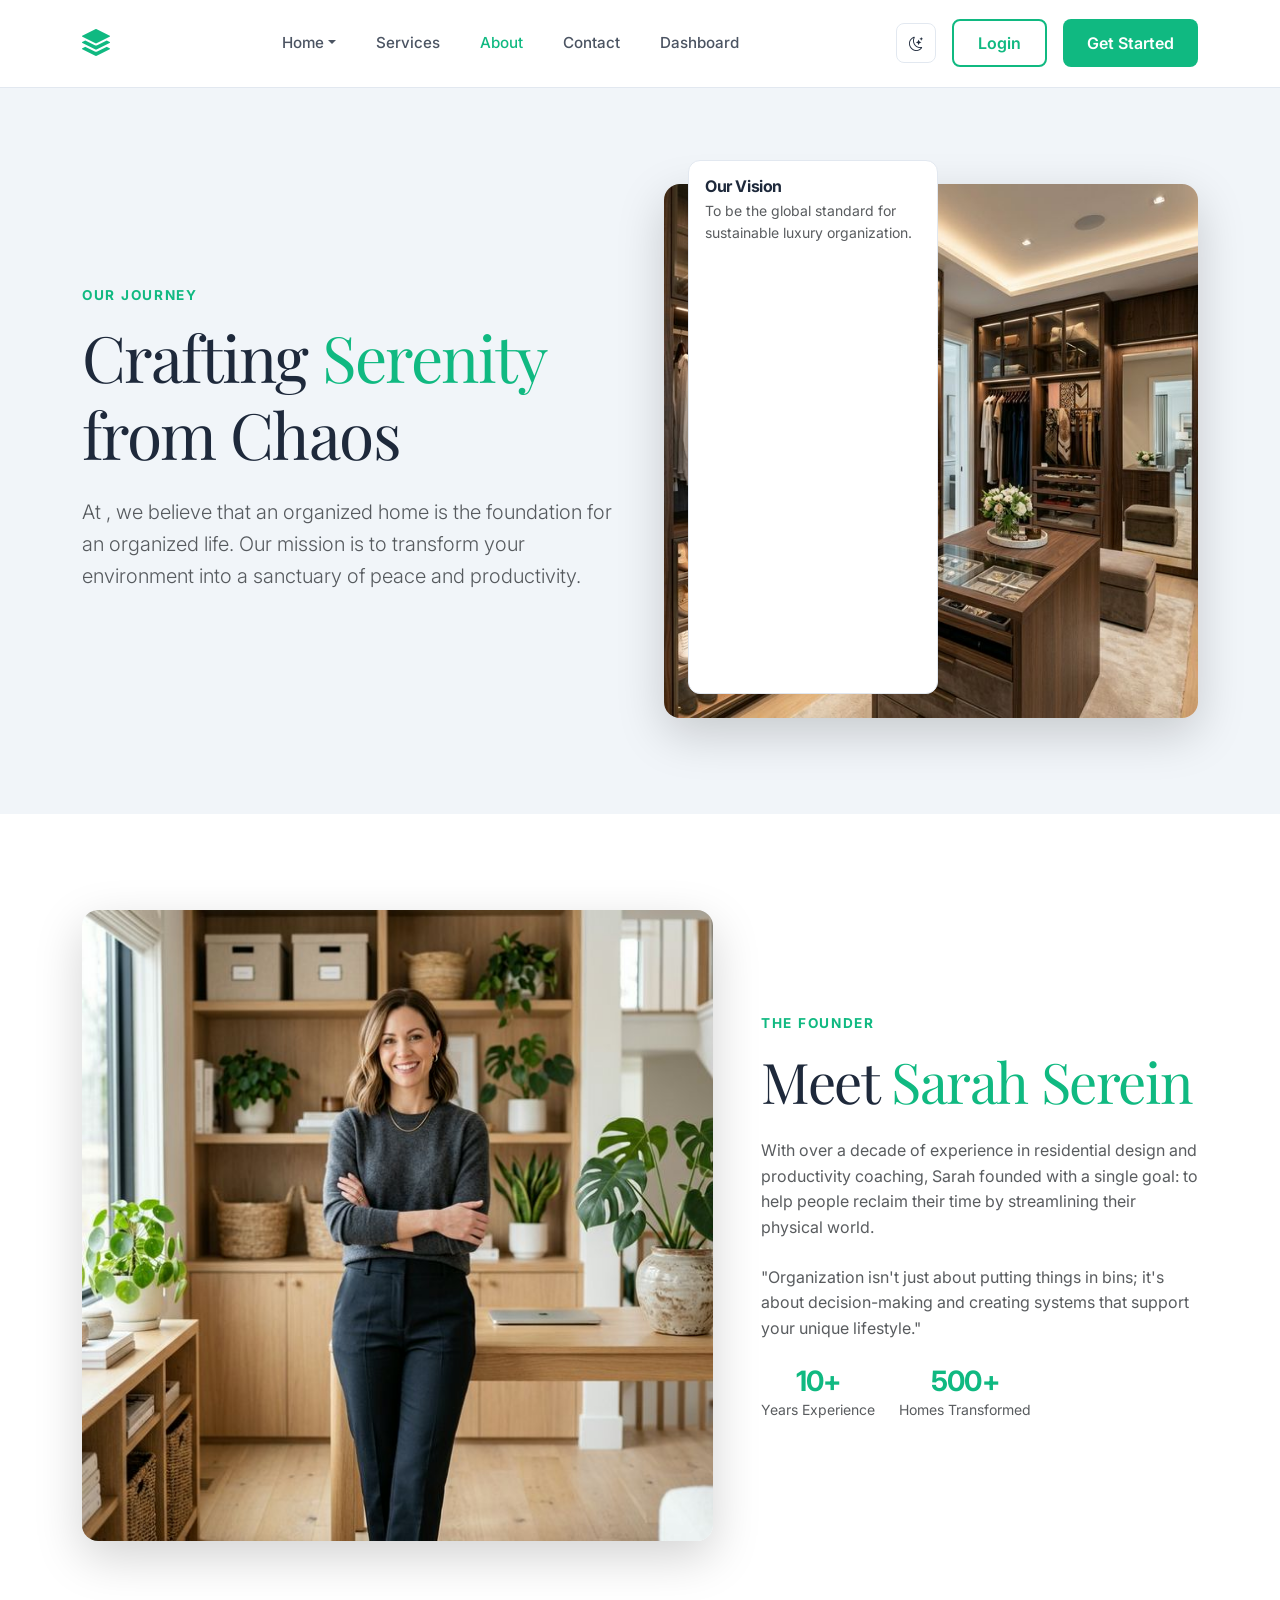
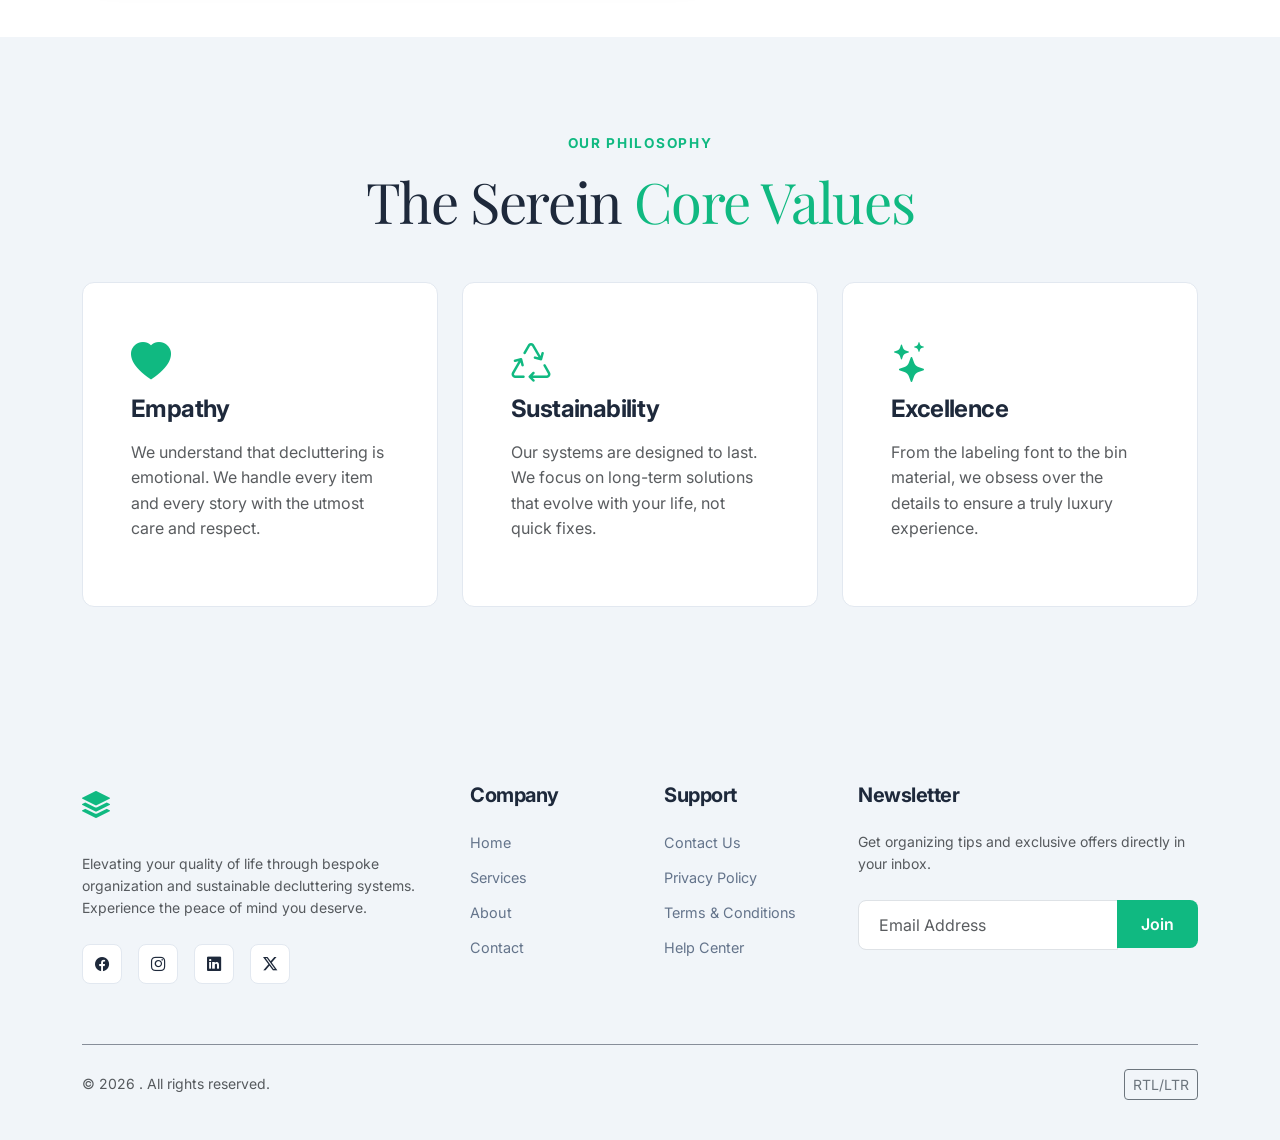
==== about.html @ 9e342445 "Add Back to Top button to main pages" ====
<!DOCTYPE html>
<html lang="en" dir="ltr">
<head>
    <meta charset="UTF-8">
    <meta name="viewport" content="width=device-width, initial-scale=1.0">
    <title>About Us | </title>
    <!-- Bootstrap 5 CSS -->
    <link href="https://cdn.jsdelivr.net/npm/bootstrap@5.3.0/dist/css/bootstrap.min.css" rel="stylesheet">
    <!-- Bootstrap Icons -->
    <link href="https://cdn.jsdelivr.net/npm/bootstrap-icons@1.10.0/font/bootstrap-icons.css" rel="stylesheet">
    <!-- Google Fonts - Inter & Playfair Display -->
    <link href="https://fonts.googleapis.com/css2?family=Inter:wght@400;500;600;700;800&family=Playfair+Display:wght@700;800&display=swap" rel="stylesheet">
    <!-- Custom CSS -->
    <link rel="stylesheet" href="assets/css/style.css">
</head>
<body>

    <!-- Header -->
    <nav class="navbar navbar-expand-lg sticky-top">
        <div class="container">
            <a class="navbar-brand" href="index.html">
                <i class="bi bi-stack text-accent"></i>
            </a>
            
            <div class="d-flex align-items-center d-lg-none gap-2">
                <button class="btn btn-sm btn-outline-secondary" id="themeToggleMobile">
                    <i class="bi bi-moon-stars"></i>
                </button>
                <button class="navbar-toggler" type="button" data-bs-toggle="offcanvas" data-bs-target="#offcanvasNavbar">
                    <span class="navbar-toggler-icon"></span>
                </button>
            </div>

            <div class="collapse navbar-collapse" id="navbarNav">
                <ul class="navbar-nav mx-auto">
                    <li class="nav-item dropdown">
                        <a class="nav-link dropdown-toggle" href="#" role="button" data-bs-toggle="dropdown" aria-expanded="false">Home</a>
                        <ul class="dropdown-menu border-0 shadow-sm mt-3 rounded-3">
                            <li><a class="dropdown-item py-2 fw-semibold" href="index.html">Residential</a></li>
                            <li><a class="dropdown-item py-2 fw-semibold" href="index2.html">Corporate</a></li>
                        </ul>
                    </li>
                    <li class="nav-item"><a class="nav-link" href="services.html">Services</a></li>
                    <li class="nav-item"><a class="nav-link active" href="about.html">About</a></li>
                    <li class="nav-item"><a class="nav-link" href="contact.html">Contact</a></li>
                    <li class="nav-item"><a class="nav-link" href="dashboard.html">Dashboard</a></li>
                </ul>
                <div class="d-flex align-items-center gap-3">
                    <button class="btn btn-sm" id="themeToggle" title="Toggle Theme">
                        <i class="bi bi-moon-stars"></i>
                    </button>
                    <a href="login.html" class="btn btn-secondary-brand">Login</a>
                    <a href="signup.html" class="btn btn-primary-brand">Get Started</a>
                </div>
            </div>
        </div>
    </nav>

    <!-- Hero Section -->
    <section class="py-5 bg-alt overflow-hidden">
        <div class="container py-5">
            <div class="row align-items-center g-5">
                <div class="col-lg-6 reveal">
                    <span class="section-tag">OUR JOURNEY</span>
                    <h1 class="display-3 mb-4" style="font-family: 'Playfair Display', serif;">Crafting <span class="text-accent">Serenity</span> from Chaos</h1>
                    <p class="lead text-muted mb-4">At , we believe that an organized home is the foundation for an organized life. Our mission is to transform your environment into a sanctuary of peace and productivity.</p>
                </div>
                <div class="col-lg-6 reveal">
                    <div class="position-relative">
                        <img src="assets/img/hero-about.png" class="img-fluid rounded-4 shadow-lg" alt="Luxury Organized Space">
                        <div class="card-premium d-none d-md-block position-absolute bottom-0 start-0 m-4 p-3" style="max-width: 250px;">
                            <h6 class="fw-bold mb-1">Our Vision</h6>
                            <p class="small text-muted mb-0">To be the global standard for sustainable luxury organization.</p>
                        </div>
                    </div>
                </div>
            </div>
        </div>
    </section>

    <!-- Founder Section -->
    <section class="py-5">
        <div class="container py-5">
            <div class="row align-items-center g-5">
                <div class="col-lg-5 order-lg-2 reveal">
                    <span class="section-tag">THE FOUNDER</span>
                    <h2 class="display-4 mb-4" style="font-family: 'Playfair Display', serif;">Meet <span class="text-accent">Sarah Serein</span></h2>
                    <p class="text-muted mb-4">With over a decade of experience in residential design and productivity coaching, Sarah founded  with a single goal: to help people reclaim their time by streamlining their physical world.</p>
                    <p class="text-muted mb-4">"Organization isn't just about putting things in bins; it's about decision-making and creating systems that support your unique lifestyle."</p>
                    <div class="d-flex gap-4 align-items-center">
                         <div class="text-center">
                            <h3 class="fw-bold text-accent mb-0">10+</h3>
                            <p class="small text-muted">Years Experience</p>
                         </div>
                         <div class="text-center">
                            <h3 class="fw-bold text-accent mb-0">500+</h3>
                            <p class="small text-muted">Homes Transformed</p>
                         </div>
                    </div>
                </div>
                <div class="col-lg-7 order-lg-1 reveal">
                    <img src="assets/img/founder.png" class="img-fluid rounded-4 shadow-lg" alt="Founder Portrait">
                </div>
            </div>
        </div>
    </section>

    <!-- Values Section -->
    <section class="py-5 bg-alt">
        <div class="container py-5">
            <div class="text-center mb-5 reveal">
                <span class="section-tag">OUR PHILOSOPHY</span>
                <h2 class="display-4" style="font-family: 'Playfair Display', serif;">The Serein <span class="text-accent">Core Values</span></h2>
            </div>
            <div class="row g-4">
                <div class="col-md-4 reveal">
                    <div class="card-premium h-100 p-5">
                        <i class="bi bi-heart-fill fs-1 text-accent mb-4"></i>
                        <h4 class="fw-bold mb-3">Empathy</h4>
                        <p class="text-muted">We understand that decluttering is emotional. We handle every item and every story with the utmost care and respect.</p>
                    </div>
                </div>
                <div class="col-md-4 reveal">
                    <div class="card-premium h-100 p-5">
                        <i class="bi bi-recycle fs-1 text-accent mb-4"></i>
                        <h4 class="fw-bold mb-3">Sustainability</h4>
                        <p class="text-muted">Our systems are designed to last. We focus on long-term solutions that evolve with your life, not quick fixes.</p>
                    </div>
                </div>
                <div class="col-md-4 reveal">
                    <div class="card-premium h-100 p-5">
                        <i class="bi bi-stars fs-1 text-accent mb-4"></i>
                        <h4 class="fw-bold mb-3">Excellence</h4>
                        <p class="text-muted">From the labeling font to the bin material, we obsess over the details to ensure a truly luxury experience.</p>
                    </div>
                </div>
            </div>
        </div>
    </section>

    <!-- Footer -->
    <footer>
        <div class="container">
            <div class="row g-5">
                <div class="col-lg-4 col-md-6">
                    <a class="navbar-brand mb-4 d-inline-block" href="#">
                        <i class="bi bi-stack text-accent"></i>
                        <span style="font-family: 'Playfair Display', serif;"></span>
                    </a>
                    <p class="text-muted small">Elevating your quality of life through bespoke organization and sustainable decluttering systems. Experience the peace of mind you deserve.</p>
                    <div class="social-links d-flex gap-3 mt-4">
                        <a href="#"><i class="bi bi-facebook"></i></a>
                        <a href="#"><i class="bi bi-instagram"></i></a>
                        <a href="#"><i class="bi bi-linkedin"></i></a>
                        <a href="#"><i class="bi bi-twitter-x"></i></a>
                    </div>
                </div>
                <div class="col-lg-2 col-md-3 col-6">
                    <h5 class="fw-bold mb-4">Company</h5>
                    <ul class="list-unstyled">
                        <li><a href="index.html">Home</a></li>
                        <li><a href="services.html">Services</a></li>
                        <li><a href="about.html">About</a></li>
                        <li><a href="contact.html">Contact</a></li>
                    </ul>
                </div>
                <div class="col-lg-2 col-md-3 col-6">
                    <h5 class="fw-bold mb-4">Support</h5>
                    <ul class="list-unstyled">
                        <li><a href="index.html#contact">Contact Us</a></li>
                        <li><a href="#">Privacy Policy</a></li>
                        <li><a href="#">Terms & Conditions</a></li>
                        <li><a href="#">Help Center</a></li>
                    </ul>
                </div>
                <div class="col-lg-4 col-md-6">
                    <h5 class="fw-bold mb-4">Newsletter</h5>
                    <p class="text-muted small mb-4">Get organizing tips and exclusive offers directly in your inbox.</p>
                    <form id="newsletterForm">
                        <div class="input-group">
                            <input type="email" class="form-control" placeholder="Email Address" required style="border-radius: 8px 0 0 8px; padding: 12px 20px;">
                            <button class="btn btn-primary-brand" type="submit" style="border-radius: 0 8px 8px 0;">Join</button>
                        </div>
                    </form>
                </div>
            </div>
            <hr class="mt-5 mb-4 opacity-50">
            <div class="row align-items-center">
                <div class="col-md-6">
                    <p class="text-muted small mb-0">© 2026 . All rights reserved.</p>
                </div>
                <div class="col-md-6 text-md-end">
                    <div class="d-flex justify-content-md-end align-items-center gap-3">
                         <button class="btn btn-sm btn-outline-secondary" onclick="toggleRTL()">RTL/LTR</button>
                    </div>
                </div>
            </div>
        </div>
    </footer>

    <button id="backToTop" class="btn btn-primary-brand rounded-circle">
        <i class="bi bi-arrow-up"></i>
    </button>

    <!-- Bootstrap JS Bundle -->
    <script src="https://cdn.jsdelivr.net/npm/bootstrap@5.3.0/dist/js/bootstrap.bundle.min.js"></script>
    <!-- Custom JS -->
    <script src="assets/js/main.js"></script>
<button id="backToTop" title="Back to Top"><i class="bi bi-arrow-up"></i></button></body>
</html>
---- assets/css/style.css ----
/* Professional Organizer - Main CSS */
:root {
    --primary: #1e293b; /* Slate 800 - Deep, professional navy */
    --secondary: #10b981; /* Emerald 500 - Sophisticated, calming green */
    --secondary-hover: #059669;
    --text-main: #1e293b;
    --text-muted: #64748b;
    --bg-main: #ffffff;
    --bg-alt: #f1f5f9;
    --glass-bg: rgba(255, 255, 255, 0.85);
    --glass-border: rgba(226, 232, 240, 1);
    --shadow-sm: 0 1px 3px rgba(0,0,0,0.1);
    --shadow-md: 0 10px 25px -5px rgba(0,0,0,0.1);
    --transition: all 0.3s cubic-bezier(0.4, 0, 0.2, 1);
    --radius-sm: 8px;
    --radius-md: 12px;
    --radius-lg: 16px;
    --btn-height: 48px;
    --icon-size: 40px;
}

[data-theme="dark"] {
    --primary: #f8fafc;
    --secondary: #10b981;
    --secondary-hover: #34d399;
    --text-main: #f1f5f9;
    --text-muted: #94a3b8;
    --bg-main: #0f172a; /* Slate 900 */
    --bg-alt: #1e293b; /* Slate 800 */
    --glass-bg: rgba(15, 23, 42, 0.95);
    --glass-border: rgba(51, 65, 85, 1);
    --shadow-sm: 0 1px 3px rgba(0,0,0,0.3);
    --shadow-md: 0 10px 25px -5px rgba(0,0,0,0.5);
}

body {
    font-family: 'Inter', sans-serif;
    background-color: var(--bg-main);
    color: var(--text-main);
    transition: var(--transition);
    overflow-x: hidden;
    line-height: 1.6;
}

h1, h2, h3, h4, h5, h6, .navbar-brand {
    font-family: 'Inter', sans-serif;
    letter-spacing: -0.025em;
    font-weight: 700;
}

/* Primary Button */
.btn-primary-brand {
    background-color: var(--secondary);
    color: #ffffff !important;
    border: none;
    height: var(--btn-height);
    padding: 0 24px;
    border-radius: var(--radius-sm);
    transition: var(--transition);
    font-weight: 600;
    display: inline-flex;
    align-items: center;
    justify-content: center;
}

.btn-primary-brand:hover {
    background-color: var(--secondary-hover);
    transform: translateY(-1px);
    box-shadow: 0 4px 12px rgba(16, 185, 129, 0.3);
}

/* Secondary Button */
.btn-secondary-brand {
    background-color: transparent;
    color: var(--secondary) !important;
    border: 2px solid var(--secondary);
    height: var(--btn-height);
    padding: 0 24px;
    border-radius: var(--radius-sm);
    transition: var(--transition);
    font-weight: 600;
    display: inline-flex;
    align-items: center;
    justify-content: center;
}

.btn-secondary-brand:hover {
    background-color: var(--secondary);
    color: #ffffff !important;
}

.text-accent {
    color: var(--secondary) !important;
}

.bg-alt {
    background-color: var(--bg-alt);
}

/* Header & Navbar */
.navbar {
    background-color: var(--glass-bg);
    backdrop-filter: blur(16px);
    -webkit-backdrop-filter: blur(16px);
    border-bottom: 1px solid var(--glass-border);
    padding: 16px 0;
    transition: var(--transition);
}

.navbar-brand {
    font-size: 1.75rem;
    color: var(--primary) !important;
    display: flex;
    align-items: center;
    gap: 12px;
}

.nav-link {
    color: var(--text-main) !important;
    font-weight: 500;
    margin: 0 12px;
    position: relative;
    opacity: 0.8;
    font-size: 0.95rem;
}

.nav-link:hover, .nav-link.active {
    opacity: 1;
    color: var(--secondary) !important;
}

/* Icons Consistency */
#themeToggle, #themeToggleMobile, .rtl-toggle {
    width: var(--icon-size);
    height: var(--icon-size);
    display: flex;
    align-items: center;
    justify-content: center;
    border-radius: var(--radius-sm);
    background-color: transparent;
    border: 1px solid var(--glass-border);
    color: var(--text-main);
    transition: var(--transition);
    padding: 0;
}

#themeToggle:hover, #themeToggleMobile:hover, .rtl-toggle:hover {
    background-color: var(--bg-alt);
    color: var(--secondary);
}

/* Hero Section */
.hero {
    padding: 120px 0 80px;
}

.hero h1 {
    font-size: 4rem;
    line-height: 1.15;
    color: var(--primary);
    margin-bottom: 24px;
}

@media (max-width: 991px) {
    .hero h1 { font-size: 2.75rem; }
    .hero { text-align: center; }
    .hero .d-flex { justify-content: center !important; }
}

/* Sections */
section {
    padding: 80px 0;
}

.section-tag {
    color: var(--secondary);
    font-weight: 700;
    letter-spacing: 0.125em;
    text-transform: uppercase;
    font-size: 0.85rem;
    display: block;
    margin-bottom: 12px;
}

/* Cards */
.card-premium {
    background-color: var(--bg-main);
    border: 1px solid var(--glass-border);
    border-radius: var(--radius-md);
    padding: 32px;
    transition: var(--transition);
    height: 100%;
}

.card-premium:hover {
    box-shadow: var(--shadow-md);
    border-color: var(--secondary);
}

/* Alignment Consistency */
.text-center .btn-primary-brand, 
.text-center .btn-secondary-brand {
    margin: 8px;
}

/* Footer */
footer {
    background-color: var(--bg-alt);
    color: var(--text-main);
    padding: 80px 0 40px;
    margin-top: 0; /* Fix empty spacing */
}

footer .navbar-brand {
    margin-bottom: 24px;
}

footer a {
    color: var(--text-muted);
    text-decoration: none;
    transition: var(--transition);
    font-size: 0.9rem;
    display: block;
    margin-bottom: 12px;
}

footer a:hover {
    color: var(--secondary);
}

.social-links a {
    width: 40px;
    height: 40px;
    background-color: var(--bg-main);
    border: 1px solid var(--glass-border);
    color: var(--primary);
    border-radius: var(--radius-sm);
    display: flex;
    align-items: center;
    justify-content: center;
    transition: var(--transition);
}

.social-links a:hover {
    background-color: var(--secondary);
    color: white;
    border-color: var(--secondary);
}

/* Dashboard Sidebar */
.sidebar {
    height: 100vh;
    background-color: var(--bg-main);
    border-right: 1px solid var(--glass-border);
    position: fixed;
    width: 260px;
    padding-top: 0;
    left: 0;
    top: 0;
    z-index: 1000;
    transition: var(--transition);
}

.sidebar-link {
    color: var(--text-main);
    padding: 12px 24px;
    display: flex;
    align-items: center;
    gap: 12px;
    text-decoration: none;
    font-weight: 500;
    transition: var(--transition);
    border-radius: var(--radius-sm);
    margin: 4px 12px;
}

.sidebar-link:hover, .sidebar-link.active {
    background-color: var(--secondary);
    color: white !important;
}

/* Pricing cards */
.pricing-card.popular {
    transform: scale(1.05);
    border-color: var(--secondary);
    box-shadow: var(--shadow-md);
}

/* Authentication - Special Layout */
.auth-card {
    border-radius: var(--radius-lg);
    border: 1px solid var(--glass-border);
    box-shadow: var(--shadow-md);
    background-color: var(--bg-main);
}

.auth-input {
    height: var(--btn-height);
    border-radius: var(--radius-sm);
    border: 1px solid var(--glass-border);
    background-color: var(--bg-alt);
    padding: 0 16px;
    width: 100%;
}

.auth-input:focus {
    border-color: var(--secondary);
    box-shadow: 0 0 0 3px rgba(16, 185, 129, 0.1);
    outline: none;
}

/* Spacing Helpers */
.py-section { padding: 80px 0; }
.mb-section { margin-bottom: 80px; }

/* Grid for odd items */
.grid-centered {
    display: flex;
    flex-wrap: wrap;
    justify-content: center;
    gap: 24px;
}

/* RTL Support */
[dir="rtl"] { text-align: right; }
[dir="rtl"] .sidebar { left: auto; right: 0; border-right: none; border-left: 1px solid var(--glass-border); }
[dir="rtl"] .ms-auto { margin-left: unset !important; margin-right: auto !important; }

/* Reveal Animation */
.reveal {
    opacity: 0;
    transform: translateY(20px);
    transition: opacity 0.6s ease-out, transform 0.6s ease-out;
}
.reveal.active {
    opacity: 1;
    transform: translateY(0);
}

#backToTop {
    position: fixed;
    bottom: 30px;
    right: 30px;
    width: 44px;
    height: 44px;
    background-color: var(--secondary);
    color: white;
    border: none;
    border-radius: var(--radius-sm);
    display: none;
    align-items: center;
    justify-content: center;
    z-index: 1000;
    transition: var(--transition);
}
#backToTop:hover { transform: translateY(-3px); }
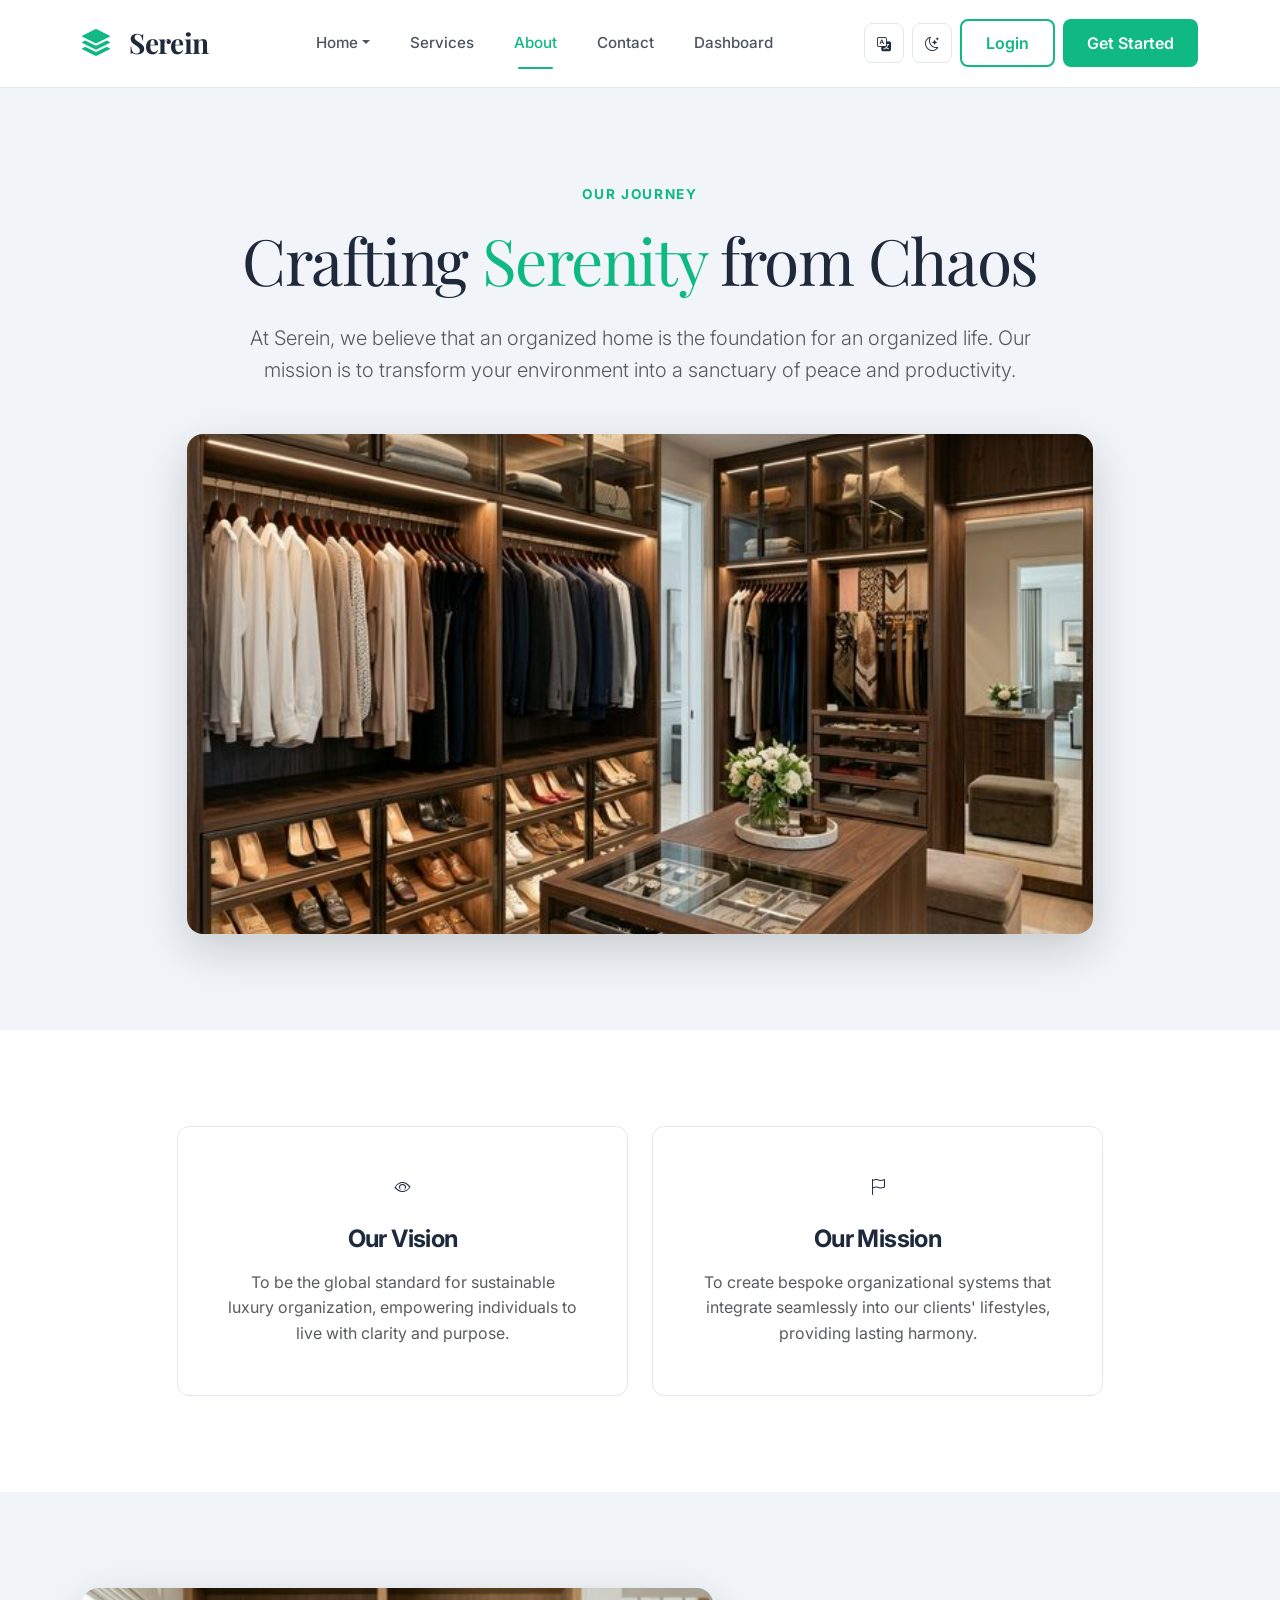
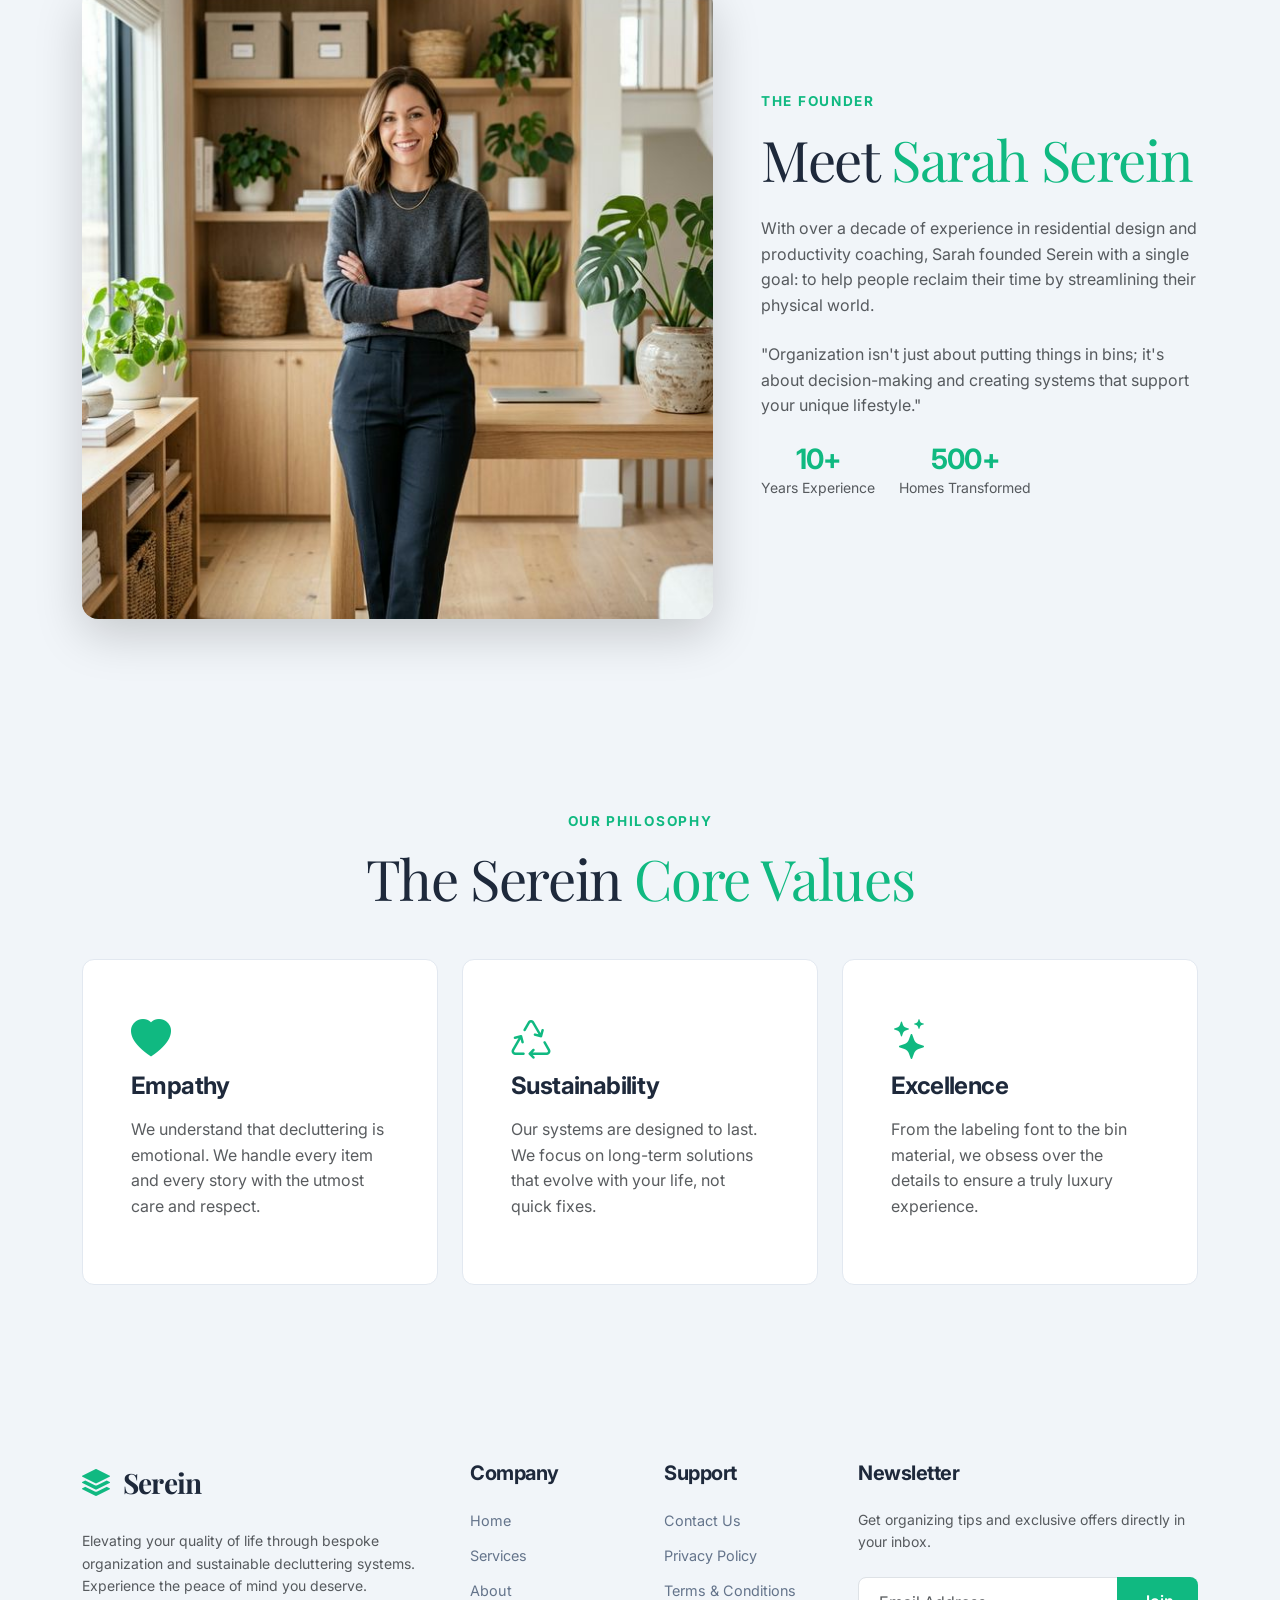
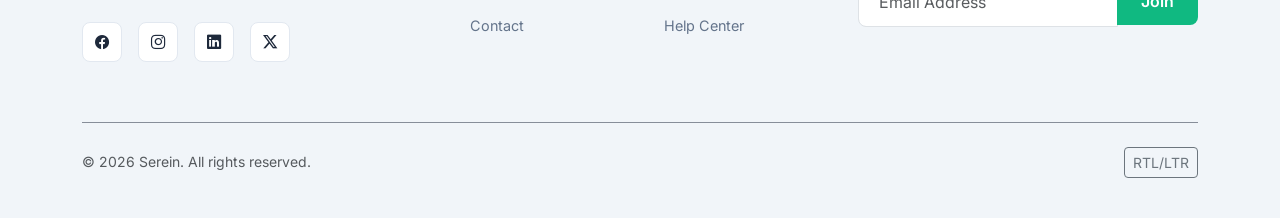
==== commit 596d4f20: "Change" ====
--- a/about.html
+++ b/about.html
@@ -3,7 +3,8 @@
 <head>
     <meta charset="UTF-8">
     <meta name="viewport" content="width=device-width, initial-scale=1.0">
-    <title>About Us | </title>
+    <title>About Us | Serein</title>
+    <link rel="icon" type="image/svg+xml" href="assets/img/favicon.svg">
     <!-- Bootstrap 5 CSS -->
     <link href="https://cdn.jsdelivr.net/npm/bootstrap@5.3.0/dist/css/bootstrap.min.css" rel="stylesheet">
     <!-- Bootstrap Icons -->
@@ -20,6 +21,7 @@
         <div class="container">
             <a class="navbar-brand" href="index.html">
                 <i class="bi bi-stack text-accent"></i>
+                <span class="ms-2 fw-bold" style="font-family: 'Playfair Display', serif;">Serein</span>
             </a>
             
             <div class="d-flex align-items-center d-lg-none gap-2">
@@ -36,8 +38,8 @@
                     <li class="nav-item dropdown">
                         <a class="nav-link dropdown-toggle" href="#" role="button" data-bs-toggle="dropdown" aria-expanded="false">Home</a>
                         <ul class="dropdown-menu border-0 shadow-sm mt-3 rounded-3">
-                            <li><a class="dropdown-item py-2 fw-semibold" href="index.html">Residential</a></li>
-                            <li><a class="dropdown-item py-2 fw-semibold" href="index2.html">Corporate</a></li>
+                            <li><a class="dropdown-item py-2 fw-semibold" href="index.html">Classical (Home 1)</a></li>
+                            <li><a class="dropdown-item py-2 fw-semibold" href="index2.html">Premium (Home 2)</a></li>
                         </ul>
                     </li>
                     <li class="nav-item"><a class="nav-link" href="services.html">Services</a></li>
@@ -45,7 +47,10 @@
                     <li class="nav-item"><a class="nav-link" href="contact.html">Contact</a></li>
                     <li class="nav-item"><a class="nav-link" href="dashboard.html">Dashboard</a></li>
                 </ul>
-                <div class="d-flex align-items-center gap-3">
+                <div class="d-flex align-items-center gap-2">
+                    <button class="btn btn-sm rtl-toggle" onclick="toggleRTL()" title="Toggle RTL">
+                        <i class="bi bi-translate"></i>
+                    </button>
                     <button class="btn btn-sm" id="themeToggle" title="Toggle Theme">
                         <i class="bi bi-moon-stars"></i>
                     </button>
@@ -58,44 +63,60 @@
 
     <!-- Hero Section -->
     <section class="py-5 bg-alt overflow-hidden">
+        <div class="container py-5 text-center px-4">
+            <div class="row justify-content-center">
+                <div class="col-lg-10 reveal">
+                    <span class="section-tag mb-3">OUR JOURNEY</span>
+                    <h1 class="display-3 mb-4" style="font-family: 'Playfair Display', serif;">Crafting <span class="text-accent">Serenity</span> from Chaos</h1>
+                    <p class="lead text-muted mb-5 mx-auto" style="max-width: 800px;">At Serein, we believe that an organized home is the foundation for an organized life. Our mission is to transform your environment into a sanctuary of peace and productivity.</p>
+                    <div class="rounded-4 shadow-lg overflow-hidden">
+                        <img src="assets/img/hero-about.png" class="img-fluid w-100" alt="Luxury Organized Space" style="max-height: 500px; object-fit: cover;">
+                    </div>
+                </div>
+            </div>
+        </div>
+    </section>
+
+    <!-- Vision & Mission Section -->
+    <section class="py-5">
+        <div class="container py-5">
+            <div class="row g-4 justify-content-center">
+                <div class="col-md-5 reveal">
+                    <div class="card-premium h-100 p-5 text-center">
+                        <div class="icon-box mb-4 mx-auto"><i class="bi bi-eye"></i></div>
+                        <h4 class="fw-bold mb-3">Our Vision</h4>
+                        <p class="text-muted mb-0">To be the global standard for sustainable luxury organization, empowering individuals to live with clarity and purpose.</p>
+                    </div>
+                </div>
+                <div class="col-md-5 reveal">
+                    <div class="card-premium h-100 p-5 text-center">
+                        <div class="icon-box mb-4 mx-auto"><i class="bi bi-flag"></i></div>
+                        <h4 class="fw-bold mb-3">Our Mission</h4>
+                        <p class="text-muted mb-0">To create bespoke organizational systems that integrate seamlessly into our clients' lifestyles, providing lasting harmony.</p>
+                    </div>
+                </div>
+            </div>
+        </div>
+    </section>
+
+    <!-- Founder Section -->
+    <section class="py-5 bg-alt">
         <div class="container py-5">
             <div class="row align-items-center g-5">
-                <div class="col-lg-6 reveal">
-                    <span class="section-tag">OUR JOURNEY</span>
-                    <h1 class="display-3 mb-4" style="font-family: 'Playfair Display', serif;">Crafting <span class="text-accent">Serenity</span> from Chaos</h1>
-                    <p class="lead text-muted mb-4">At , we believe that an organized home is the foundation for an organized life. Our mission is to transform your environment into a sanctuary of peace and productivity.</p>
-                </div>
-                <div class="col-lg-6 reveal">
-                    <div class="position-relative">
-                        <img src="assets/img/hero-about.png" class="img-fluid rounded-4 shadow-lg" alt="Luxury Organized Space">
-                        <div class="card-premium d-none d-md-block position-absolute bottom-0 start-0 m-4 p-3" style="max-width: 250px;">
-                            <h6 class="fw-bold mb-1">Our Vision</h6>
-                            <p class="small text-muted mb-0">To be the global standard for sustainable luxury organization.</p>
-                        </div>
-                    </div>
-                </div>
-            </div>
-        </div>
-    </section>
-
-    <!-- Founder Section -->
-    <section class="py-5">
-        <div class="container py-5">
-            <div class="row align-items-center g-5">
-                <div class="col-lg-5 order-lg-2 reveal">
+                <div class="col-lg-5 order-lg-2 reveal text-center text-lg-start">
                     <span class="section-tag">THE FOUNDER</span>
                     <h2 class="display-4 mb-4" style="font-family: 'Playfair Display', serif;">Meet <span class="text-accent">Sarah Serein</span></h2>
-                    <p class="text-muted mb-4">With over a decade of experience in residential design and productivity coaching, Sarah founded  with a single goal: to help people reclaim their time by streamlining their physical world.</p>
+                    <p class="text-muted mb-4">With over a decade of experience in residential design and productivity coaching, Sarah founded Serein with a single goal: to help people reclaim their time by streamlining their physical world.</p>
                     <p class="text-muted mb-4">"Organization isn't just about putting things in bins; it's about decision-making and creating systems that support your unique lifestyle."</p>
-                    <div class="d-flex gap-4 align-items-center">
-                         <div class="text-center">
+                    <div class="d-flex gap-4 align-items-center justify-content-center justify-content-lg-start">
+                        <div class="text-center">
                             <h3 class="fw-bold text-accent mb-0">10+</h3>
                             <p class="small text-muted">Years Experience</p>
-                         </div>
-                         <div class="text-center">
+                        </div>
+                        <div class="text-center">
                             <h3 class="fw-bold text-accent mb-0">500+</h3>
                             <p class="small text-muted">Homes Transformed</p>
-                         </div>
+                        </div>
                     </div>
                 </div>
                 <div class="col-lg-7 order-lg-1 reveal">
@@ -145,7 +166,7 @@
                 <div class="col-lg-4 col-md-6">
                     <a class="navbar-brand mb-4 d-inline-block" href="#">
                         <i class="bi bi-stack text-accent"></i>
-                        <span style="font-family: 'Playfair Display', serif;"></span>
+                        <span class="ms-2 fw-bold" style="font-family: 'Playfair Display', serif;">Serein</span>
                     </a>
                     <p class="text-muted small">Elevating your quality of life through bespoke organization and sustainable decluttering systems. Experience the peace of mind you deserve.</p>
                     <div class="social-links d-flex gap-3 mt-4">
@@ -187,7 +208,7 @@
             <hr class="mt-5 mb-4 opacity-50">
             <div class="row align-items-center">
                 <div class="col-md-6">
-                    <p class="text-muted small mb-0">© 2026 . All rights reserved.</p>
+                    <p class="text-muted small mb-0">© 2026 Serein. All rights reserved.</p>
                 </div>
                 <div class="col-md-6 text-md-end">
                     <div class="d-flex justify-content-md-end align-items-center gap-3">
--- a/assets/css/style.css
+++ b/assets/css/style.css
@@ -24,13 +24,39 @@
     --secondary: #10b981;
     --secondary-hover: #34d399;
     --text-main: #f1f5f9;
-    --text-muted: #94a3b8;
+    --text-muted: #cbd5e1; /* Lighter for better contrast */
     --bg-main: #0f172a; /* Slate 900 */
     --bg-alt: #1e293b; /* Slate 800 */
     --glass-bg: rgba(15, 23, 42, 0.95);
     --glass-border: rgba(51, 65, 85, 1);
     --shadow-sm: 0 1px 3px rgba(0,0,0,0.3);
     --shadow-md: 0 10px 25px -5px rgba(0,0,0,0.5);
+}
+
+[data-theme="dark"] .navbar-toggler {
+    filter: invert(1);
+    border-color: rgba(255,255,255,0.5);
+}
+
+[data-theme="dark"] .card-premium {
+    background-color: var(--bg-alt);
+}
+
+[data-theme="dark"] footer {
+    background-color: #020617;
+}
+
+[data-theme="dark"] .offcanvas {
+    background-color: var(--bg-main);
+    color: var(--text-main);
+}
+
+[data-theme="dark"] .offcanvas .nav-link {
+    color: var(--text-main) !important;
+}
+
+[data-theme="dark"] .btn-close {
+    filter: invert(1);
 }
 
 body {
@@ -103,8 +129,15 @@
     backdrop-filter: blur(16px);
     -webkit-backdrop-filter: blur(16px);
     border-bottom: 1px solid var(--glass-border);
-    padding: 16px 0;
-    transition: var(--transition);
+    padding: 12px 0;
+    transition: var(--transition);
+    width: 100%;
+    top: 0;
+    z-index: 1100;
+}
+
+.navbar + section {
+    margin-top: 0;
 }
 
 .navbar-brand {
@@ -129,6 +162,17 @@
     color: var(--secondary) !important;
 }
 
+.nav-link.active::after {
+    content: '';
+    position: absolute;
+    bottom: -5px;
+    left: 12px;
+    right: 12px;
+    height: 2px;
+    background-color: var(--secondary);
+    border-radius: 2px;
+}
+
 /* Icons Consistency */
 #themeToggle, #themeToggleMobile, .rtl-toggle {
     width: var(--icon-size);
@@ -151,7 +195,8 @@
 
 /* Hero Section */
 .hero {
-    padding: 120px 0 80px;
+    padding: 100px 0 80px;
+    margin-top: -1px; /* Stitch to navbar */
 }
 
 .hero h1 {
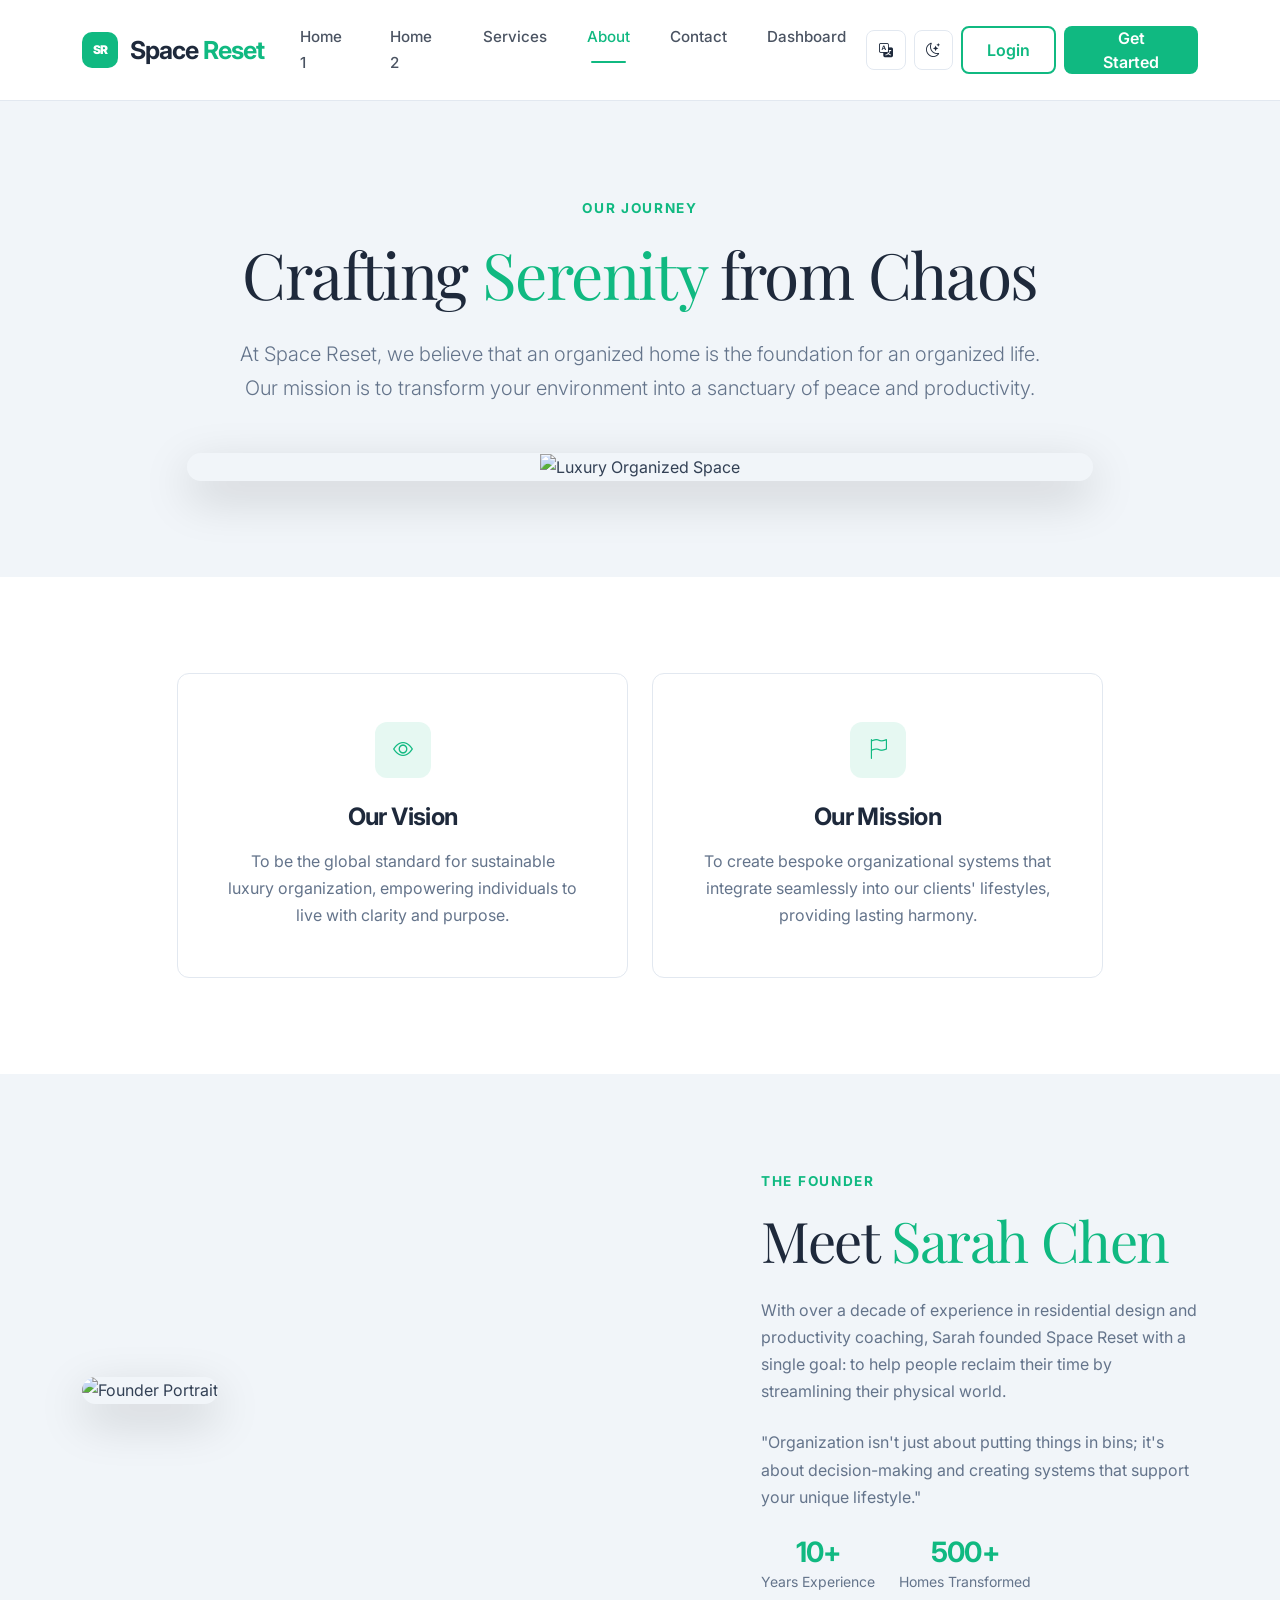
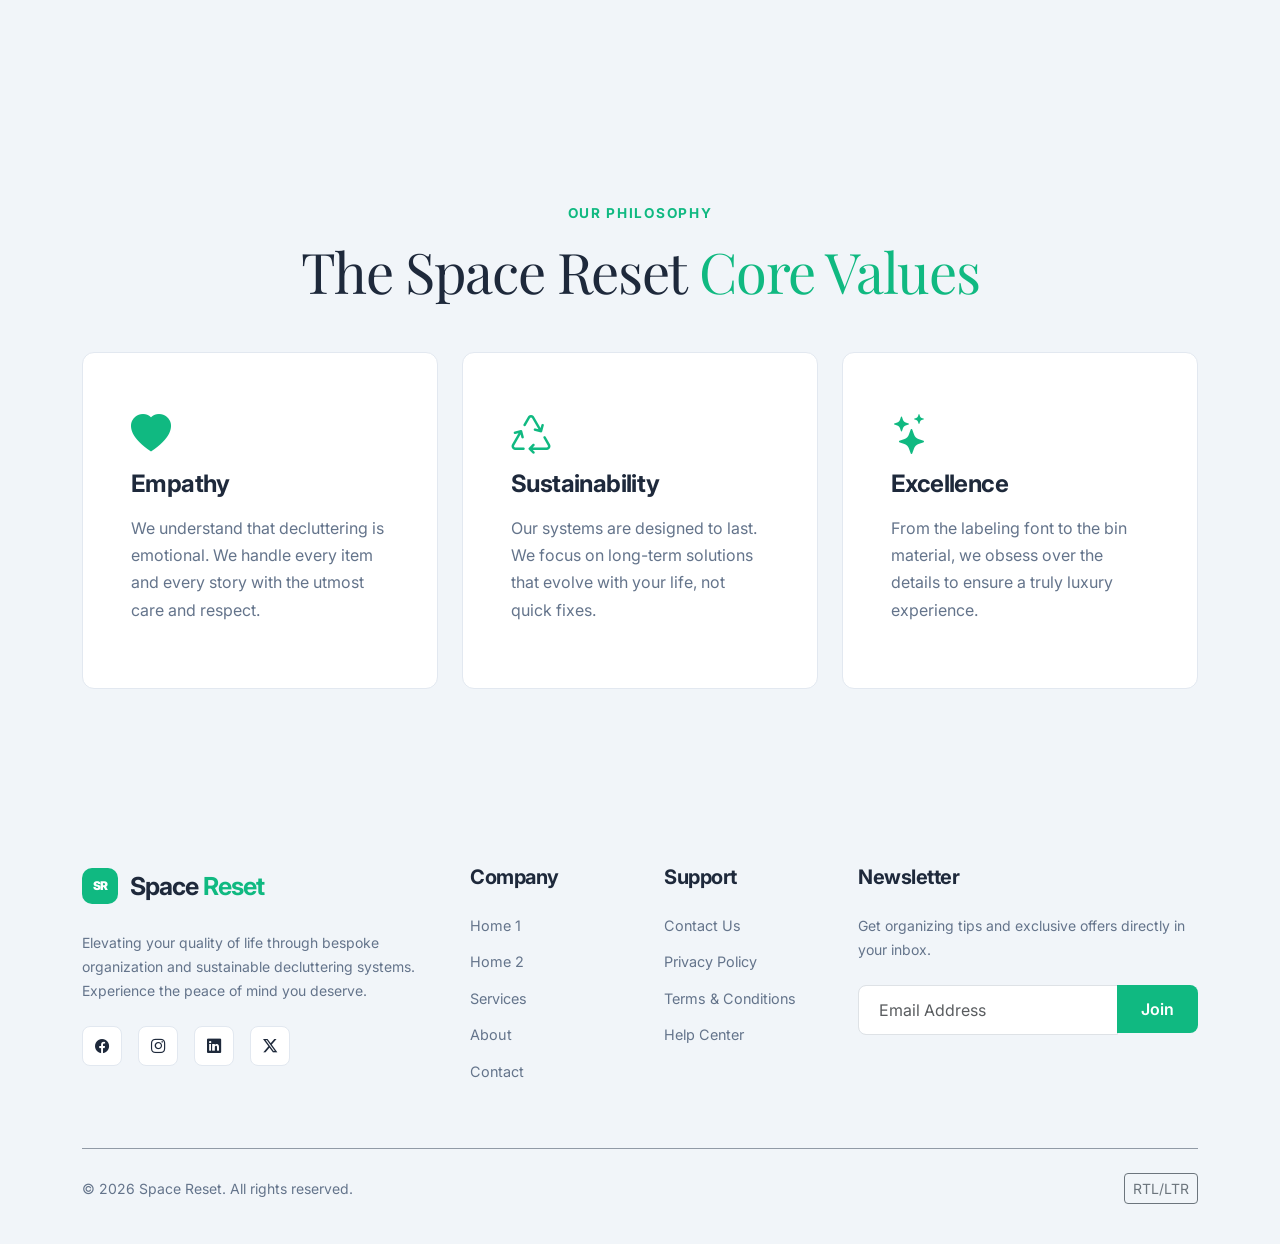
==== commit a1360a79: "Update website pages, styles, and assets - fix card text contrast, add relocation image, refine dash" ====
--- a/about.html
+++ b/about.html
@@ -3,7 +3,7 @@
 <head>
     <meta charset="UTF-8">
     <meta name="viewport" content="width=device-width, initial-scale=1.0">
-    <title>About Us | Serein</title>
+    <title>About Us | Space Reset</title>
     <link rel="icon" type="image/svg+xml" href="assets/img/favicon.svg">
     <!-- Bootstrap 5 CSS -->
     <link href="https://cdn.jsdelivr.net/npm/bootstrap@5.3.0/dist/css/bootstrap.min.css" rel="stylesheet">
@@ -20,8 +20,7 @@
     <nav class="navbar navbar-expand-lg sticky-top">
         <div class="container">
             <a class="navbar-brand" href="index.html">
-                <i class="bi bi-stack text-accent"></i>
-                <span class="ms-2 fw-bold" style="font-family: 'Playfair Display', serif;">Serein</span>
+                <span class="brand-logo">SR</span><span class="fw-bold">Space <span class="text-accent">Reset</span></span>
             </a>
             
             <div class="d-flex align-items-center d-lg-none gap-2">
@@ -35,13 +34,8 @@
 
             <div class="collapse navbar-collapse" id="navbarNav">
                 <ul class="navbar-nav mx-auto">
-                    <li class="nav-item dropdown">
-                        <a class="nav-link dropdown-toggle" href="#" role="button" data-bs-toggle="dropdown" aria-expanded="false">Home</a>
-                        <ul class="dropdown-menu border-0 shadow-sm mt-3 rounded-3">
-                            <li><a class="dropdown-item py-2 fw-semibold" href="index.html">Classical (Home 1)</a></li>
-                            <li><a class="dropdown-item py-2 fw-semibold" href="index2.html">Premium (Home 2)</a></li>
-                        </ul>
-                    </li>
+                    <li class="nav-item"><a class="nav-link" href="index.html">Home 1</a></li>
+                    <li class="nav-item"><a class="nav-link" href="index2.html">Home 2</a></li>
                     <li class="nav-item"><a class="nav-link" href="services.html">Services</a></li>
                     <li class="nav-item"><a class="nav-link active" href="about.html">About</a></li>
                     <li class="nav-item"><a class="nav-link" href="contact.html">Contact</a></li>
@@ -61,6 +55,24 @@
         </div>
     </nav>
 
+    <!-- Mobile Offcanvas -->
+    <div class="offcanvas offcanvas-start" tabindex="-1" id="offcanvasNavbar">
+        <div class="offcanvas-header">
+            <h5 class="offcanvas-title">Menu</h5>
+            <button type="button" class="btn-close" data-bs-dismiss="offcanvas"></button>
+        </div>
+        <div class="offcanvas-body">
+            <ul class="navbar-nav justify-content-end flex-grow-1 pe-3">
+                <li class="nav-item"><a class="nav-link" href="index.html">Home 1</a></li>
+                <li class="nav-item"><a class="nav-link" href="index2.html">Home 2</a></li>
+                <li class="nav-item"><a class="nav-link" href="services.html">Services</a></li>
+                <li class="nav-item"><a class="nav-link active" href="about.html">About</a></li>
+                <li class="nav-item"><a class="nav-link" href="contact.html">Contact</a></li>
+                <li class="nav-item"><a class="nav-link" href="dashboard.html">Dashboard</a></li>
+            </ul>
+        </div>
+    </div>
+
     <!-- Hero Section -->
     <section class="py-5 bg-alt overflow-hidden">
         <div class="container py-5 text-center px-4">
@@ -68,9 +80,9 @@
                 <div class="col-lg-10 reveal">
                     <span class="section-tag mb-3">OUR JOURNEY</span>
                     <h1 class="display-3 mb-4" style="font-family: 'Playfair Display', serif;">Crafting <span class="text-accent">Serenity</span> from Chaos</h1>
-                    <p class="lead text-muted mb-5 mx-auto" style="max-width: 800px;">At Serein, we believe that an organized home is the foundation for an organized life. Our mission is to transform your environment into a sanctuary of peace and productivity.</p>
+                    <p class="lead text-muted mb-5 mx-auto" style="max-width: 800px;">At Space Reset, we believe that an organized home is the foundation for an organized life. Our mission is to transform your environment into a sanctuary of peace and productivity.</p>
                     <div class="rounded-4 shadow-lg overflow-hidden">
-                        <img src="assets/img/hero-about.png" class="img-fluid w-100" alt="Luxury Organized Space" style="max-height: 500px; object-fit: cover;">
+                        <img src="https://images.unsplash.com/photo-1599427303058-f04cbcf4756f?fm=jpg&fit=crop&q=80&w=1600" class="img-fluid w-100" alt="Luxury Organized Space" style="max-height: 500px; object-fit: cover;">
                     </div>
                 </div>
             </div>
@@ -105,8 +117,8 @@
             <div class="row align-items-center g-5">
                 <div class="col-lg-5 order-lg-2 reveal text-center text-lg-start">
                     <span class="section-tag">THE FOUNDER</span>
-                    <h2 class="display-4 mb-4" style="font-family: 'Playfair Display', serif;">Meet <span class="text-accent">Sarah Serein</span></h2>
-                    <p class="text-muted mb-4">With over a decade of experience in residential design and productivity coaching, Sarah founded Serein with a single goal: to help people reclaim their time by streamlining their physical world.</p>
+                    <h2 class="display-4 mb-4" style="font-family: 'Playfair Display', serif;">Meet <span class="text-accent">Sarah Chen</span></h2>
+                    <p class="text-muted mb-4">With over a decade of experience in residential design and productivity coaching, Sarah founded Space Reset with a single goal: to help people reclaim their time by streamlining their physical world.</p>
                     <p class="text-muted mb-4">"Organization isn't just about putting things in bins; it's about decision-making and creating systems that support your unique lifestyle."</p>
                     <div class="d-flex gap-4 align-items-center justify-content-center justify-content-lg-start">
                         <div class="text-center">
@@ -120,7 +132,7 @@
                     </div>
                 </div>
                 <div class="col-lg-7 order-lg-1 reveal">
-                    <img src="assets/img/founder.png" class="img-fluid rounded-4 shadow-lg" alt="Founder Portrait">
+                    <img src="https://images.unsplash.com/photo-1573496359142-b8d87734a5a2?fm=jpg&fit=crop&q=80&w=800" class="img-fluid rounded-4 shadow-lg" alt="Founder Portrait">
                 </div>
             </div>
         </div>
@@ -131,7 +143,7 @@
         <div class="container py-5">
             <div class="text-center mb-5 reveal">
                 <span class="section-tag">OUR PHILOSOPHY</span>
-                <h2 class="display-4" style="font-family: 'Playfair Display', serif;">The Serein <span class="text-accent">Core Values</span></h2>
+                <h2 class="display-4" style="font-family: 'Playfair Display', serif;">The Space Reset <span class="text-accent">Core Values</span></h2>
             </div>
             <div class="row g-4">
                 <div class="col-md-4 reveal">
@@ -165,8 +177,7 @@
             <div class="row g-5">
                 <div class="col-lg-4 col-md-6">
                     <a class="navbar-brand mb-4 d-inline-block" href="#">
-                        <i class="bi bi-stack text-accent"></i>
-                        <span class="ms-2 fw-bold" style="font-family: 'Playfair Display', serif;">Serein</span>
+                        <span class="brand-logo">SR</span><span class="fw-bold">Space <span class="text-accent">Reset</span></span>
                     </a>
                     <p class="text-muted small">Elevating your quality of life through bespoke organization and sustainable decluttering systems. Experience the peace of mind you deserve.</p>
                     <div class="social-links d-flex gap-3 mt-4">
@@ -179,7 +190,8 @@
                 <div class="col-lg-2 col-md-3 col-6">
                     <h5 class="fw-bold mb-4">Company</h5>
                     <ul class="list-unstyled">
-                        <li><a href="index.html">Home</a></li>
+                        <li><a href="index.html">Home 1</a></li>
+                        <li><a href="index2.html">Home 2</a></li>
                         <li><a href="services.html">Services</a></li>
                         <li><a href="about.html">About</a></li>
                         <li><a href="contact.html">Contact</a></li>
@@ -208,7 +220,7 @@
             <hr class="mt-5 mb-4 opacity-50">
             <div class="row align-items-center">
                 <div class="col-md-6">
-                    <p class="text-muted small mb-0">© 2026 Serein. All rights reserved.</p>
+                    <p class="text-muted small mb-0">© 2026 Space Reset. All rights reserved.</p>
                 </div>
                 <div class="col-md-6 text-md-end">
                     <div class="d-flex justify-content-md-end align-items-center gap-3">
--- a/assets/css/style.css
+++ b/assets/css/style.css
@@ -1,83 +1,204 @@
-/* Professional Organizer - Main CSS */
+/* ============================================================
+   Space Reset – Main CSS  |  Full Dark/Light Mode Support
+   ============================================================ */
+
+/* ── 1. CSS VARIABLES ──────────────────────────────────────── */
 :root {
-    --primary: #1e293b; /* Slate 800 - Deep, professional navy */
-    --secondary: #10b981; /* Emerald 500 - Sophisticated, calming green */
-    --secondary-hover: #059669;
-    --text-main: #1e293b;
-    --text-muted: #64748b;
-    --bg-main: #ffffff;
-    --bg-alt: #f1f5f9;
-    --glass-bg: rgba(255, 255, 255, 0.85);
-    --glass-border: rgba(226, 232, 240, 1);
-    --shadow-sm: 0 1px 3px rgba(0,0,0,0.1);
-    --shadow-md: 0 10px 25px -5px rgba(0,0,0,0.1);
-    --transition: all 0.3s cubic-bezier(0.4, 0, 0.2, 1);
-    --radius-sm: 8px;
-    --radius-md: 12px;
-    --radius-lg: 16px;
-    --btn-height: 48px;
-    --icon-size: 40px;
+    --primary:        #1e293b;
+    --secondary:      #10b981;
+    --secondary-hover:#059669;
+    --text-main:      #1e293b;
+    --text-body:      #334155;
+    --text-muted:     #64748b;
+    --text-subtle:    #94a3b8;
+    --bg-main:        #ffffff;
+    --bg-alt:         #f1f5f9;
+    --bg-card:        #ffffff;
+    --glass-bg:       rgba(255,255,255,0.92);
+    --glass-border:   rgba(226,232,240,1);
+    --shadow-sm:      0 1px 3px rgba(0,0,0,0.08);
+    --shadow-md:      0 10px 25px -5px rgba(0,0,0,0.10);
+    --transition:     all 0.3s cubic-bezier(0.4,0,0.2,1);
+    --radius-sm:      8px;
+    --radius-md:      12px;
+    --radius-lg:      16px;
+    --btn-height:     48px;
+    --icon-size:      40px;
 }
 
 [data-theme="dark"] {
-    --primary: #f8fafc;
-    --secondary: #10b981;
-    --secondary-hover: #34d399;
-    --text-main: #f1f5f9;
-    --text-muted: #cbd5e1; /* Lighter for better contrast */
-    --bg-main: #0f172a; /* Slate 900 */
-    --bg-alt: #1e293b; /* Slate 800 */
-    --glass-bg: rgba(15, 23, 42, 0.95);
-    --glass-border: rgba(51, 65, 85, 1);
-    --shadow-sm: 0 1px 3px rgba(0,0,0,0.3);
-    --shadow-md: 0 10px 25px -5px rgba(0,0,0,0.5);
-}
-
-[data-theme="dark"] .navbar-toggler {
-    filter: invert(1);
-    border-color: rgba(255,255,255,0.5);
-}
-
-[data-theme="dark"] .card-premium {
-    background-color: var(--bg-alt);
-}
-
-[data-theme="dark"] footer {
-    background-color: #020617;
-}
-
-[data-theme="dark"] .offcanvas {
-    background-color: var(--bg-main);
-    color: var(--text-main);
-}
-
-[data-theme="dark"] .offcanvas .nav-link {
-    color: var(--text-main) !important;
-}
-
-[data-theme="dark"] .btn-close {
-    filter: invert(1);
-}
+    --primary:        #f8fafc;
+    --secondary:      #34d399;
+    --secondary-hover:#10b981;
+    --text-main:      #f1f5f9;
+    --text-body:      #cbd5e1;
+    --text-muted:     #94a3b8;
+    --text-subtle:    #64748b;
+    --bg-main:        #0f172a;
+    --bg-alt:         #1e293b;
+    --bg-card:        #1e293b;
+    --glass-bg:       rgba(15,23,42,0.97);
+    --glass-border:   rgba(51,65,85,1);
+    --shadow-sm:      0 1px 3px rgba(0,0,0,0.4);
+    --shadow-md:      0 10px 25px -5px rgba(0,0,0,0.6);
+}
+
+/* ── 2. BASE ─────────────────────────────────────────────────── */
+*, *::before, *::after { box-sizing: border-box; }
 
 body {
     font-family: 'Inter', sans-serif;
     background-color: var(--bg-main);
+    color: var(--text-body);
+    transition: var(--transition);
+    overflow-x: hidden;
+    line-height: 1.7;
+}
+
+h1, h2, h3, h4, h5, h6 {
+    font-family: 'Inter', sans-serif;
     color: var(--text-main);
-    transition: var(--transition);
-    overflow-x: hidden;
-    line-height: 1.6;
-}
-
-h1, h2, h3, h4, h5, h6, .navbar-brand {
-    font-family: 'Inter', sans-serif;
+    font-weight: 700;
     letter-spacing: -0.025em;
-    font-weight: 700;
-}
-
-/* Primary Button */
+    line-height: 1.25;
+}
+
+p { color: var(--text-body); }
+
+/* Force Bootstrap muted class to use our variable */
+.text-muted { color: var(--text-muted) !important; }
+.text-white-50 { color: rgba(255,255,255,0.7) !important; }
+small, .small { color: var(--text-muted); }
+label { color: var(--text-body); }
+
+/* ── 3. DARK MODE OVERRIDES ──────────────────────────────────── */
+/* Navbar */
+[data-theme="dark"] .navbar-toggler { filter:invert(1); border-color:rgba(255,255,255,0.4); }
+
+/* Cards */
+[data-theme="dark"] .card-premium { background-color: var(--bg-card); border-color: var(--glass-border); }
+[data-theme="dark"] .card-premium h4,
+[data-theme="dark"] .card-premium h5,
+[data-theme="dark"] .card-premium p,
+[data-theme="dark"] .card-premium small { color: var(--text-body); }
+
+/* Bootstrap native cards */
+[data-theme="dark"] .card,
+[data-theme="dark"] .card-header { background-color: var(--bg-card) !important; color: var(--text-main) !important; }
+[data-theme="dark"] .card-body p,
+[data-theme="dark"] .card-body small { color: var(--text-muted) !important; }
+
+/* Table */
+[data-theme="dark"] .table { color: var(--text-body); }
+[data-theme="dark"] .table thead th { color: var(--text-main); background-color: var(--bg-alt) !important; }
+[data-theme="dark"] .table-hover tbody tr:hover { background-color: rgba(255,255,255,0.04); }
+[data-theme="dark"] .bg-white { background-color: var(--bg-card) !important; }
+[data-theme="dark"] .bg-light { background-color: var(--bg-alt) !important; }
+
+/* Accordion */
+[data-theme="dark"] .accordion-item { background-color: var(--bg-card); border-color: var(--glass-border); }
+[data-theme="dark"] .accordion-button { background-color: var(--bg-card) !important; color: var(--text-main) !important; box-shadow: none; }
+[data-theme="dark"] .accordion-button::after { filter: invert(1) brightness(2); }
+[data-theme="dark"] .accordion-body { background-color: var(--bg-card); color: var(--text-muted) !important; }
+[data-theme="dark"] .accordion-button:not(.collapsed) { background-color: rgba(52,211,153,0.08) !important; color: var(--secondary) !important; }
+
+/* Form inputs */
+[data-theme="dark"] .form-control,
+[data-theme="dark"] .form-select {
+    background-color: var(--bg-alt);
+    color: var(--text-main);
+    border-color: var(--glass-border);
+}
+[data-theme="dark"] .form-control::placeholder { color: var(--text-muted); }
+[data-theme="dark"] .form-control:focus,
+[data-theme="dark"] .form-select:focus {
+    background-color: var(--bg-alt);
+    color: var(--text-main);
+    border-color: var(--secondary);
+    box-shadow: 0 0 0 3px rgba(52,211,153,0.15);
+}
+[data-theme="dark"] .form-check-label { color: var(--text-body) !important; }
+[data-theme="dark"] .auth-input {
+    background-color: var(--bg-alt);
+    color: var(--text-main);
+    border-color: var(--glass-border);
+}
+
+/* Badges */
+[data-theme="dark"] .badge.bg-secondary { background-color: var(--secondary) !important; color: #fff !important; }
+
+/* List group */
+[data-theme="dark"] .list-group-item { background-color: var(--bg-card); color: var(--text-body); border-color: var(--glass-border); }
+[data-theme="dark"] .list-group-item-action:hover { background-color: var(--bg-alt); }
+[data-theme="dark"] .list-group-item h6 { color: var(--text-main); }
+[data-theme="dark"] .list-group-item p { color: var(--text-muted); }
+[data-theme="dark"] .list-group-item small { color: var(--text-subtle); }
+
+/* Progress */
+[data-theme="dark"] .progress { background-color: var(--bg-alt); }
+
+/* Inline bg-white panels inside dark sections */
+[data-theme="dark"] .p-4.bg-white,
+[data-theme="dark"] .p-3.bg-white,
+[data-theme="dark"] [style*="background: white"],
+[data-theme="dark"] [style*="background:#fff"],
+[data-theme="dark"] [style*="background-color: white"],
+[data-theme="dark"] [style*="background-color:#fff"] {
+    background-color: var(--bg-alt) !important;
+}
+
+/* Stat cards */
+[data-theme="dark"] .stat-card { background-color: var(--bg-card); color: var(--text-main); }
+[data-theme="dark"] .stat-number { color: var(--secondary); }
+[data-theme="dark"] .stat-label { color: var(--text-muted); }
+
+/* Section headings inside bg-alt sections */
+[data-theme="dark"] section h2,
+[data-theme="dark"] section h3,
+[data-theme="dark"] section h4,
+[data-theme="dark"] section h5 { color: var(--text-main); }
+[data-theme="dark"] section p { color: var(--text-body); }
+
+/* Testimonial photos */
+[data-theme="dark"] .rounded-circle { border: 2px solid var(--glass-border); }
+
+/* Footer */
+[data-theme="dark"] footer { background-color: #020617; color: var(--text-body); }
+[data-theme="dark"] footer h5 { color: var(--text-main); }
+[data-theme="dark"] footer a { color: var(--text-muted); }
+[data-theme="dark"] footer a:hover { color: var(--secondary); }
+[data-theme="dark"] footer p { color: var(--text-muted); }
+[data-theme="dark"] footer hr { border-color: var(--glass-border); }
+
+/* Offcanvas */
+[data-theme="dark"] .offcanvas { background-color: var(--bg-main); color: var(--text-main); }
+[data-theme="dark"] .offcanvas .nav-link,
+[data-theme="dark"] .offcanvas .offcanvas-title { color: var(--text-main) !important; }
+[data-theme="dark"] .btn-close { filter: invert(1); }
+
+/* Dashboard specific */
+[data-theme="dark"] .main-content { background-color: var(--bg-alt); }
+[data-theme="dark"] .navbar-dashboard { background-color: var(--glass-bg) !important; border-color: var(--glass-border); }
+[data-theme="dark"] .navbar-dashboard h5,
+[data-theme="dark"] .navbar-dashboard p { color: var(--text-main) !important; }
+[data-theme="dark"] .dropdown-menu { background-color: var(--bg-card); border-color: var(--glass-border); }
+[data-theme="dark"] .dropdown-item { color: var(--text-body); }
+[data-theme="dark"] .dropdown-item:hover { background-color: var(--bg-alt); color: var(--text-main); }
+[data-theme="dark"] .btn-light { background-color: var(--bg-alt); color: var(--text-main); border-color: var(--glass-border); }
+
+/* Icon-box */
+[data-theme="dark"] .icon-box { background-color: rgba(52,211,153,0.12); color: var(--secondary); }
+
+/* Auth pages */
+[data-theme="dark"] body.bg-light { background-color: var(--bg-alt) !important; }
+[data-theme="dark"] .auth-card { background-color: var(--bg-card); border-color: var(--glass-border); }
+[data-theme="dark"] .auth-card h3,
+[data-theme="dark"] .auth-card p { color: var(--text-main); }
+
+/* ── 4. BUTTONS ──────────────────────────────────────────────── */
 .btn-primary-brand {
     background-color: var(--secondary);
-    color: #ffffff !important;
+    color: #fff !important;
     border: none;
     height: var(--btn-height);
     padding: 0 24px;
@@ -88,14 +209,8 @@
     align-items: center;
     justify-content: center;
 }
-
-.btn-primary-brand:hover {
-    background-color: var(--secondary-hover);
-    transform: translateY(-1px);
-    box-shadow: 0 4px 12px rgba(16, 185, 129, 0.3);
-}
-
-/* Secondary Button */
+.btn-primary-brand:hover { background-color: var(--secondary-hover); transform: translateY(-1px); box-shadow: 0 4px 12px rgba(16,185,129,0.3); }
+
 .btn-secondary-brand {
     background-color: transparent;
     color: var(--secondary) !important;
@@ -109,21 +224,33 @@
     align-items: center;
     justify-content: center;
 }
-
-.btn-secondary-brand:hover {
+.btn-secondary-brand:hover { background-color: var(--secondary); color: #fff !important; border-color: var(--secondary); }
+
+.btn-hero-outline {
+    background-color: transparent;
+    color: #fff !important;
+    border: 2px solid #fff;
+    height: var(--btn-height);
+    padding: 0 40px;
+    border-radius: var(--radius-sm);
+    transition: var(--transition);
+    font-weight: 600;
+    display: inline-flex;
+    align-items: center;
+    justify-content: center;
+    text-decoration: none;
+}
+.btn-hero-outline:hover {
     background-color: var(--secondary);
-    color: #ffffff !important;
-}
-
-.text-accent {
-    color: var(--secondary) !important;
-}
-
-.bg-alt {
-    background-color: var(--bg-alt);
-}
-
-/* Header & Navbar */
+    border-color: var(--secondary);
+    color: #fff !important;
+}
+
+/* ── 5. UTILITY ──────────────────────────────────────────────── */
+.text-accent { color: var(--secondary) !important; }
+.bg-alt { background-color: var(--bg-alt); }
+
+/* ── 6. NAVBAR ───────────────────────────────────────────────── */
 .navbar {
     background-color: var(--glass-bg);
     backdrop-filter: blur(16px);
@@ -135,17 +262,35 @@
     top: 0;
     z-index: 1100;
 }
-
-.navbar + section {
-    margin-top: 0;
-}
+.navbar + section { margin-top: 0; }
 
 .navbar-brand {
-    font-size: 1.75rem;
+    font-size: 1.55rem !important;
+    font-weight: 800 !important;
     color: var(--primary) !important;
-    display: flex;
-    align-items: center;
-    gap: 12px;
+    display: inline-flex !important;
+    align-items: center !important;
+    gap: 12px !important;
+    letter-spacing: -0.04em !important;
+    text-decoration: none !important;
+}
+
+[data-theme="dark"] .navbar-brand { color: var(--text-main) !important; }
+
+/* SR monogram badge */
+.brand-logo {
+    width: 36px !important; height: 36px !important;
+    background: var(--secondary) !important;
+    border-radius: 10px !important;
+    display: inline-flex !important;
+    align-items: center !important;
+    justify-content: center !important;
+    font-size: 0.75rem !important;
+    font-weight: 900 !important;
+    color: #fff !important;
+    letter-spacing: -0.5px;
+    flex-shrink: 0;
+    font-family: 'Inter', sans-serif;
 }
 
 .nav-link {
@@ -156,30 +301,20 @@
     opacity: 0.8;
     font-size: 0.95rem;
 }
-
-.nav-link:hover, .nav-link.active {
-    opacity: 1;
-    color: var(--secondary) !important;
-}
-
+.nav-link:hover, .nav-link.active { opacity: 1; color: var(--secondary) !important; }
 .nav-link.active::after {
     content: '';
     position: absolute;
-    bottom: -5px;
-    left: 12px;
-    right: 12px;
+    bottom: -5px; left: 12px; right: 12px;
     height: 2px;
     background-color: var(--secondary);
     border-radius: 2px;
 }
 
-/* Icons Consistency */
+/* Icon buttons */
 #themeToggle, #themeToggleMobile, .rtl-toggle {
-    width: var(--icon-size);
-    height: var(--icon-size);
-    display: flex;
-    align-items: center;
-    justify-content: center;
+    width: var(--icon-size); height: var(--icon-size);
+    display: flex; align-items: center; justify-content: center;
     border-radius: var(--radius-sm);
     background-color: transparent;
     border: 1px solid var(--glass-border);
@@ -187,23 +322,20 @@
     transition: var(--transition);
     padding: 0;
 }
-
-#themeToggle:hover, #themeToggleMobile:hover, .rtl-toggle:hover {
-    background-color: var(--bg-alt);
-    color: var(--secondary);
-}
-
-/* Hero Section */
-.hero {
-    padding: 100px 0 80px;
-    margin-top: -1px; /* Stitch to navbar */
-}
-
-.hero h1 {
-    font-size: 4rem;
-    line-height: 1.15;
-    color: var(--primary);
-    margin-bottom: 24px;
+#themeToggle:hover, #themeToggleMobile:hover, .rtl-toggle:hover { background-color: var(--bg-alt); color: var(--secondary); }
+
+/* ── 7. HERO ─────────────────────────────────────────────────── */
+.hero { padding: 100px 0 80px; margin-top: -1px; }
+.hero h1 { font-size: 4rem; line-height: 1.15; color: #fff; margin-bottom: 24px; }
+
+/* Keep hero buttons uniform in width */
+@media (min-width: 577px) {
+    .hero .btn-primary-brand,
+    .hero .btn-hero-outline,
+    .hero .btn-secondary-brand {
+        min-width: 260px;
+        margin: 10px;
+    }
 }
 
 @media (max-width: 991px) {
@@ -212,11 +344,32 @@
     .hero .d-flex { justify-content: center !important; }
 }
 
-/* Sections */
-section {
-    padding: 80px 0;
-}
-
+@media (max-width: 576px) {
+    .hero .d-flex.flex-wrap {
+        flex-direction: column !important;
+        gap: 15px !important;
+        align-items: center;
+        width: 100%;
+        max-width: 320px;
+        margin-left: auto;
+        margin-right: auto;
+    }
+    .hero .btn-primary-brand, 
+    .hero .btn-hero-outline,
+    .hero .btn-secondary-brand {
+        display: flex !important;
+        width: 100%;
+        min-width: 280px;
+        max-width: 100%;
+        margin: 0 !important;
+        padding-left: 0 !important;
+        padding-right: 0 !important;
+        text-align: center;
+    }
+}
+
+/* ── 8. SECTIONS ─────────────────────────────────────────────── */
+section { padding: 80px 0; }
 .section-tag {
     color: var(--secondary);
     font-weight: 700;
@@ -227,175 +380,163 @@
     margin-bottom: 12px;
 }
 
-/* Cards */
+/* Stat bar */
+.stat-card { text-align: center; padding: 32px 16px; }
+.stat-number { display: block; font-size: 2.5rem; font-weight: 800; color: var(--secondary); line-height: 1; }
+.stat-label { display: block; font-size: 0.9rem; color: var(--text-muted); margin-top: 8px; font-weight: 500; }
+
+/* ── 9. CARDS ────────────────────────────────────────────────── */
 .card-premium {
-    background-color: var(--bg-main);
+    background-color: var(--bg-card);
     border: 1px solid var(--glass-border);
     border-radius: var(--radius-md);
     padding: 32px;
     transition: var(--transition);
     height: 100%;
 }
-
-.card-premium:hover {
-    box-shadow: var(--shadow-md);
-    border-color: var(--secondary);
-}
-
-/* Alignment Consistency */
-.text-center .btn-primary-brand, 
-.text-center .btn-secondary-brand {
-    margin: 8px;
-}
-
-/* Footer */
+.card-premium h4, .card-premium h5 { color: var(--text-main); }
+.card-premium p, .card-premium small { color: var(--text-muted); }
+.card-premium:hover { box-shadow: var(--shadow-md); border-color: var(--secondary); }
+.text-center .btn-primary-brand, .text-center .btn-secondary-brand { margin: 8px; }
+
+/* Icon box */
+.icon-box {
+    width: 56px; height: 56px;
+    background: rgba(16,185,129,0.10);
+    border-radius: var(--radius-md);
+    display: flex; align-items: center; justify-content: center;
+    font-size: 1.25rem;
+    font-weight: 800;
+    color: var(--secondary);
+    margin-bottom: 20px;
+}
+
+/* ── 10. FOOTER ──────────────────────────────────────────────── */
 footer {
     background-color: var(--bg-alt);
-    color: var(--text-main);
+    color: var(--text-body);
     padding: 80px 0 40px;
-    margin-top: 0; /* Fix empty spacing */
-}
-
-footer .navbar-brand {
-    margin-bottom: 24px;
-}
-
-footer a {
-    color: var(--text-muted);
-    text-decoration: none;
-    transition: var(--transition);
-    font-size: 0.9rem;
-    display: block;
-    margin-bottom: 12px;
-}
-
-footer a:hover {
-    color: var(--secondary);
-}
+}
+footer h5 { color: var(--text-main); font-weight: 700; }
+footer a { color: var(--text-muted); text-decoration: none; transition: var(--transition); font-size: 0.9rem; display: block; margin-bottom: 12px; }
+footer a:hover { color: var(--secondary); }
+footer p { color: var(--text-muted); }
+footer .navbar-brand { margin-bottom: 24px; }
 
 .social-links a {
-    width: 40px;
-    height: 40px;
+    width: 40px; height: 40px;
     background-color: var(--bg-main);
     border: 1px solid var(--glass-border);
     color: var(--primary);
     border-radius: var(--radius-sm);
-    display: flex;
-    align-items: center;
-    justify-content: center;
-    transition: var(--transition);
-}
-
-.social-links a:hover {
-    background-color: var(--secondary);
-    color: white;
-    border-color: var(--secondary);
-}
-
-/* Dashboard Sidebar */
+    display: flex; align-items: center; justify-content: center;
+    transition: var(--transition);
+}
+.social-links a:hover { background-color: var(--secondary); color: #fff; border-color: var(--secondary); }
+
+/* ── 11. DASHBOARD ───────────────────────────────────────────── */
 .sidebar {
     height: 100vh;
     background-color: var(--bg-main);
     border-right: 1px solid var(--glass-border);
     position: fixed;
     width: 260px;
-    padding-top: 0;
-    left: 0;
-    top: 0;
+    left: 0; top: 0;
     z-index: 1000;
     transition: var(--transition);
 }
-
 .sidebar-link {
     color: var(--text-main);
     padding: 12px 24px;
-    display: flex;
-    align-items: center;
-    gap: 12px;
+    display: flex; align-items: center; gap: 12px;
     text-decoration: none;
     font-weight: 500;
     transition: var(--transition);
     border-radius: var(--radius-sm);
     margin: 4px 12px;
 }
-
-.sidebar-link:hover, .sidebar-link.active {
-    background-color: var(--secondary);
-    color: white !important;
-}
-
-/* Pricing cards */
-.pricing-card.popular {
-    transform: scale(1.05);
-    border-color: var(--secondary);
-    box-shadow: var(--shadow-md);
-}
-
-/* Authentication - Special Layout */
-.auth-card {
-    border-radius: var(--radius-lg);
-    border: 1px solid var(--glass-border);
-    box-shadow: var(--shadow-md);
+.sidebar-link:hover, .sidebar-link.active { background-color: var(--secondary); color: #fff !important; }
+
+/* ── 12. AUTH ────────────────────────────────────────────────── */
+.auth-card { border-radius: var(--radius-lg); border: 1px solid var(--glass-border); box-shadow: var(--shadow-md); background-color: var(--bg-main); }
+.auth-card h3 { color: var(--text-main); }
+.auth-card p { color: var(--text-muted); }
+.auth-input { height: var(--btn-height); border-radius: var(--radius-sm); border: 1px solid var(--glass-border); background-color: var(--bg-alt); color: var(--text-main); padding: 0 16px; width: 100%; }
+.auth-input:focus { border-color: var(--secondary); box-shadow: 0 0 0 3px rgba(16,185,129,0.1); outline: none; }
+
+/* Auth divider */
+.auth-divider {
+    position: relative;
+    text-align: center;
+    margin: 24px 0;
+}
+.auth-divider::before {
+    content: '';
+    position: absolute;
+    top: 50%;
+    left: 0;
+    right: 0;
+    height: 1px;
+    background: var(--glass-border);
+}
+.auth-divider span {
+    position: relative;
     background-color: var(--bg-main);
-}
-
-.auth-input {
-    height: var(--btn-height);
-    border-radius: var(--radius-sm);
-    border: 1px solid var(--glass-border);
-    background-color: var(--bg-alt);
     padding: 0 16px;
-    width: 100%;
-}
-
-.auth-input:focus {
-    border-color: var(--secondary);
-    box-shadow: 0 0 0 3px rgba(16, 185, 129, 0.1);
-    outline: none;
-}
-
-/* Spacing Helpers */
-.py-section { padding: 80px 0; }
-.mb-section { margin-bottom: 80px; }
-
-/* Grid for odd items */
-.grid-centered {
-    display: flex;
-    flex-wrap: wrap;
-    justify-content: center;
-    gap: 24px;
-}
-
-/* RTL Support */
+    font-size: 0.7rem;
+    font-weight: 600;
+    letter-spacing: 0.15em;
+    text-transform: uppercase;
+    color: var(--text-subtle);
+    font-family: 'Inter', sans-serif;
+}
+[data-theme="dark"] .auth-divider span { background-color: var(--bg-card); }
+
+/* Card background helper */
+.bg-card-custom { background-color: var(--bg-main); }
+[data-theme="dark"] .bg-card-custom { background-color: var(--bg-card); }
+
+/* ── 13. PRICING ─────────────────────────────────────────────── */
+.pricing-card.popular { transform: scale(1.05); border-color: var(--secondary); box-shadow: var(--shadow-md); }
+
+/* ── 14. RTL ─────────────────────────────────────────────────── */
 [dir="rtl"] { text-align: right; }
 [dir="rtl"] .sidebar { left: auto; right: 0; border-right: none; border-left: 1px solid var(--glass-border); }
 [dir="rtl"] .ms-auto { margin-left: unset !important; margin-right: auto !important; }
 
-/* Reveal Animation */
-.reveal {
-    opacity: 0;
-    transform: translateY(20px);
-    transition: opacity 0.6s ease-out, transform 0.6s ease-out;
-}
-.reveal.active {
-    opacity: 1;
-    transform: translateY(0);
-}
-
+/* ── 15. REVEAL ANIMATION ────────────────────────────────────── */
+.reveal { opacity: 0; transform: translateY(20px); transition: opacity 0.6s ease-out, transform 0.6s ease-out; }
+.reveal.active { opacity: 1; transform: translateY(0); }
+
+/* ── 16. BACK TO TOP ─────────────────────────────────────────── */
 #backToTop {
     position: fixed;
-    bottom: 30px;
-    right: 30px;
-    width: 44px;
-    height: 44px;
+    bottom: 30px; right: 30px;
+    width: 44px; height: 44px;
     background-color: var(--secondary);
-    color: white;
+    color: #fff;
     border: none;
     border-radius: var(--radius-sm);
     display: none;
-    align-items: center;
-    justify-content: center;
+    align-items: center; justify-content: center;
     z-index: 1000;
     transition: var(--transition);
 }
-#backToTop:hover { transform: translateY(-3px); }
+#backToTop:hover { transform: translateY(-3px); background-color: var(--secondary-hover); }
+
+/* ── 17. RESPONSIVE REFINEMENTS ───────────────────────────────── */
+@media (max-width: 576px) {
+    .card-premium, .auth-card { padding: 24px !important; }
+    section { padding: 40px 0; }
+    .display-1 { font-size: 2.5rem; }
+    .display-3 { font-size: 2rem; }
+}
+
+@media (min-width: 768px) and (max-width: 991px) {
+    .card-premium { padding: 28px; }
+}
+
+/* ── 18. MISC HELPERS ────────────────────────────────────────── */
+.py-section { padding: 80px 0; }
+.mb-section { margin-bottom: 80px; }
+.grid-centered { display: flex; flex-wrap: wrap; justify-content: center; gap: 24px; }
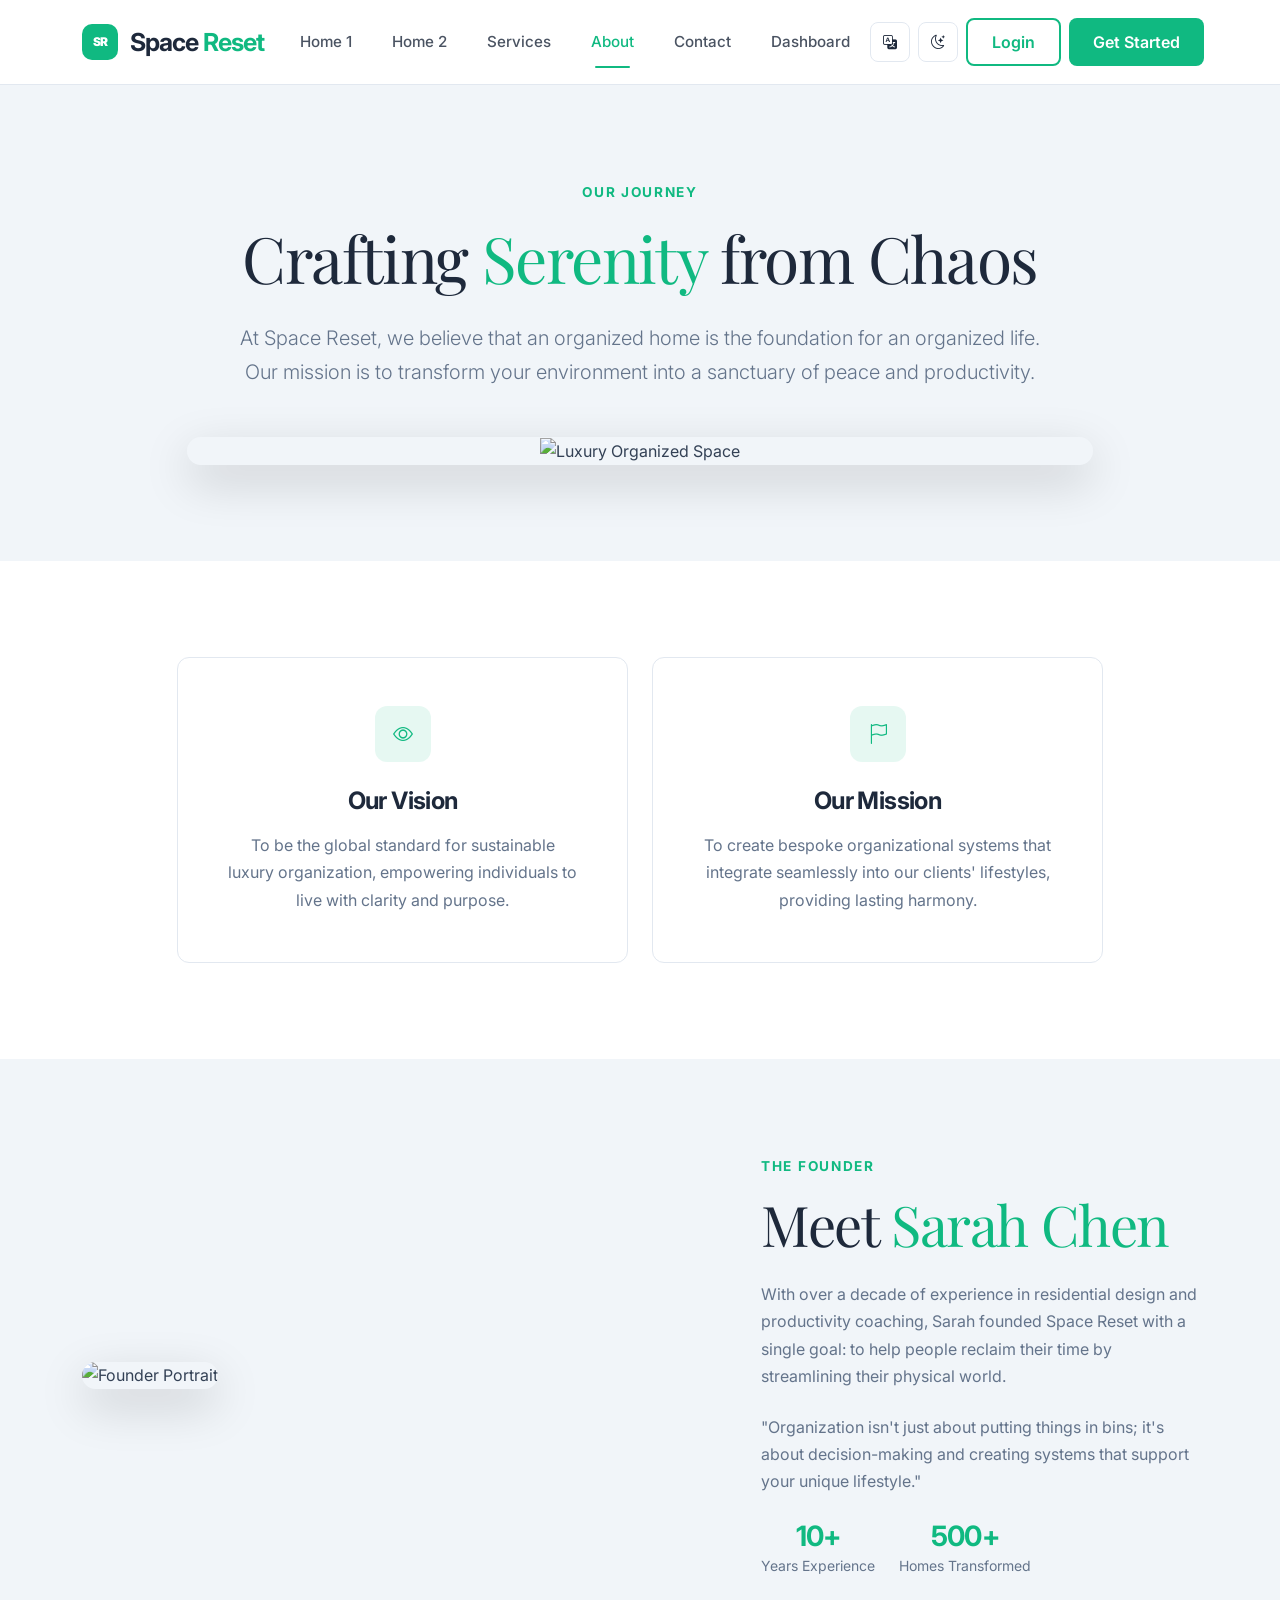
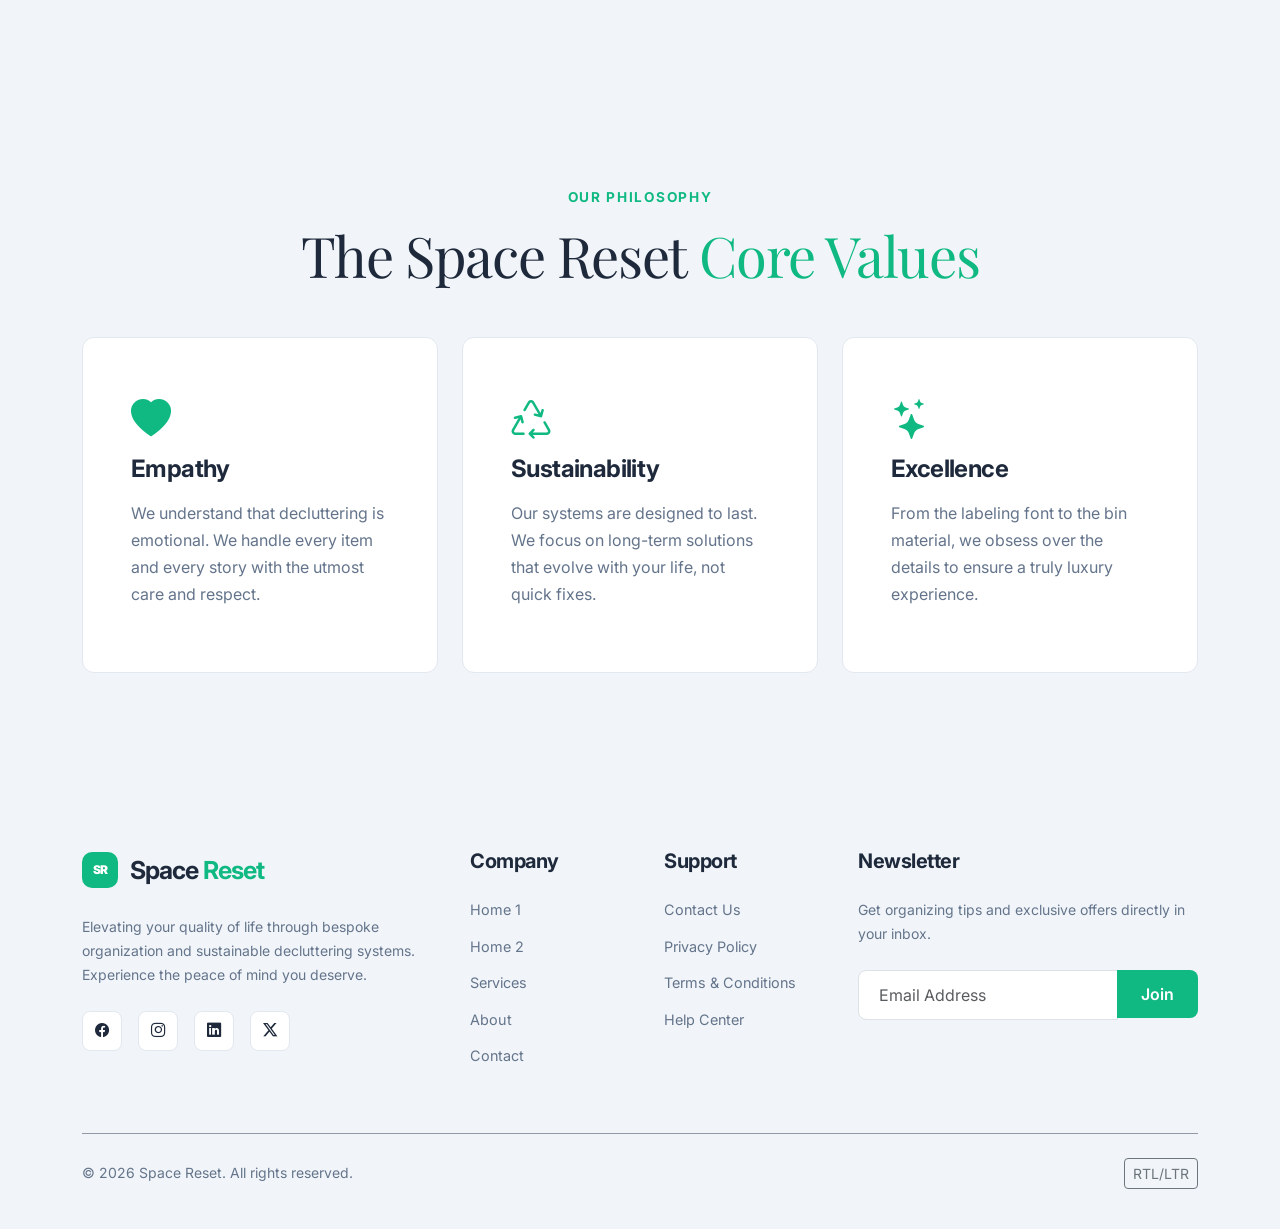
==== commit 55baa3a8: "Fix navbar alignment in mobile/tab view, fix Home 1 visibility in hamburger menu, and add hero backg" ====
--- a/about.html
+++ b/about.html
@@ -24,6 +24,9 @@
             </a>
             
             <div class="d-flex align-items-center d-lg-none gap-2">
+                <button class="btn btn-sm rtl-toggle" onclick="toggleRTL()" title="Toggle RTL">
+                    <i class="bi bi-translate"></i>
+                </button>
                 <button class="btn btn-sm btn-outline-secondary" id="themeToggleMobile">
                     <i class="bi bi-moon-stars"></i>
                 </button>
--- a/assets/css/style.css
+++ b/assets/css/style.css
@@ -172,9 +172,19 @@
 
 /* Offcanvas */
 [data-theme="dark"] .offcanvas { background-color: var(--bg-main); color: var(--text-main); }
-[data-theme="dark"] .offcanvas .nav-link,
-[data-theme="dark"] .offcanvas .offcanvas-title { color: var(--text-main) !important; }
-[data-theme="dark"] .btn-close { filter: invert(1); }
+.offcanvas .nav-link { 
+    color: var(--text-main) !important; 
+    padding: 12px 20px;
+    margin: 4px 0;
+    font-size: 1.1rem;
+    font-weight: 600;
+}
+.offcanvas .nav-link.active {
+    background-color: var(--secondary);
+    color: #fff !important;
+}
+.offcanvas .btn-close { filter: invert(0.5); }
+[data-theme="dark"] .offcanvas .btn-close { filter: invert(1); }
 
 /* Dashboard specific */
 [data-theme="dark"] .main-content { background-color: var(--bg-alt); }
@@ -208,6 +218,7 @@
     display: inline-flex;
     align-items: center;
     justify-content: center;
+    white-space: nowrap;
 }
 .btn-primary-brand:hover { background-color: var(--secondary-hover); transform: translateY(-1px); box-shadow: 0 4px 12px rgba(16,185,129,0.3); }
 
@@ -223,6 +234,7 @@
     display: inline-flex;
     align-items: center;
     justify-content: center;
+    white-space: nowrap;
 }
 .btn-secondary-brand:hover { background-color: var(--secondary); color: #fff !important; border-color: var(--secondary); }
 
@@ -261,6 +273,19 @@
     width: 100%;
     top: 0;
     z-index: 1100;
+}
+.navbar .container {
+    position: relative;
+    display: flex;
+    align-items: center;
+}
+@media (min-width: 992px) {
+    .navbar-collapse .d-flex {
+        margin-left: auto;
+    }
+    .navbar .navbar-nav {
+        margin: 0 auto;
+    }
 }
 .navbar + section { margin-top: 0; }
 
@@ -273,6 +298,7 @@
     gap: 12px !important;
     letter-spacing: -0.04em !important;
     text-decoration: none !important;
+    white-space: nowrap;
 }
 
 [data-theme="dark"] .navbar-brand { color: var(--text-main) !important; }
@@ -300,6 +326,7 @@
     position: relative;
     opacity: 0.8;
     font-size: 0.95rem;
+    white-space: nowrap;
 }
 .nav-link:hover, .nav-link.active { opacity: 1; color: var(--secondary) !important; }
 .nav-link.active::after {
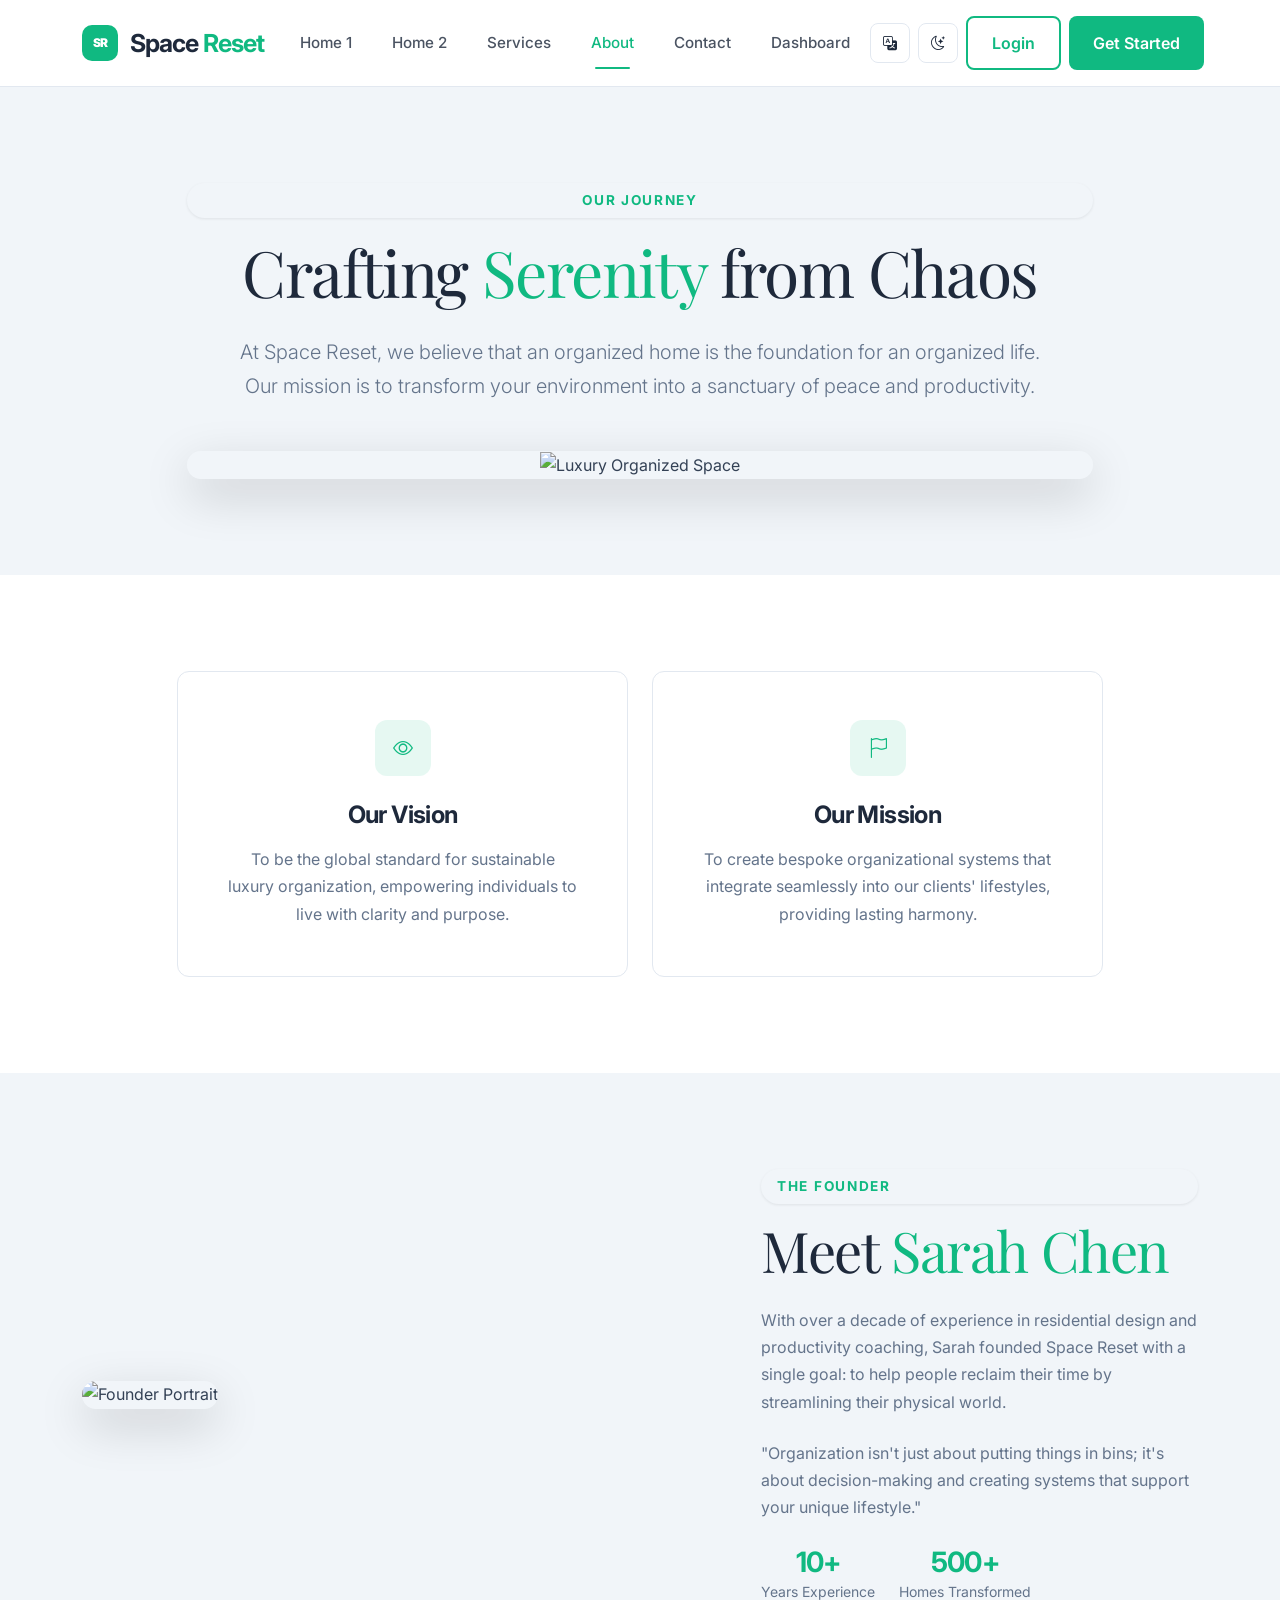
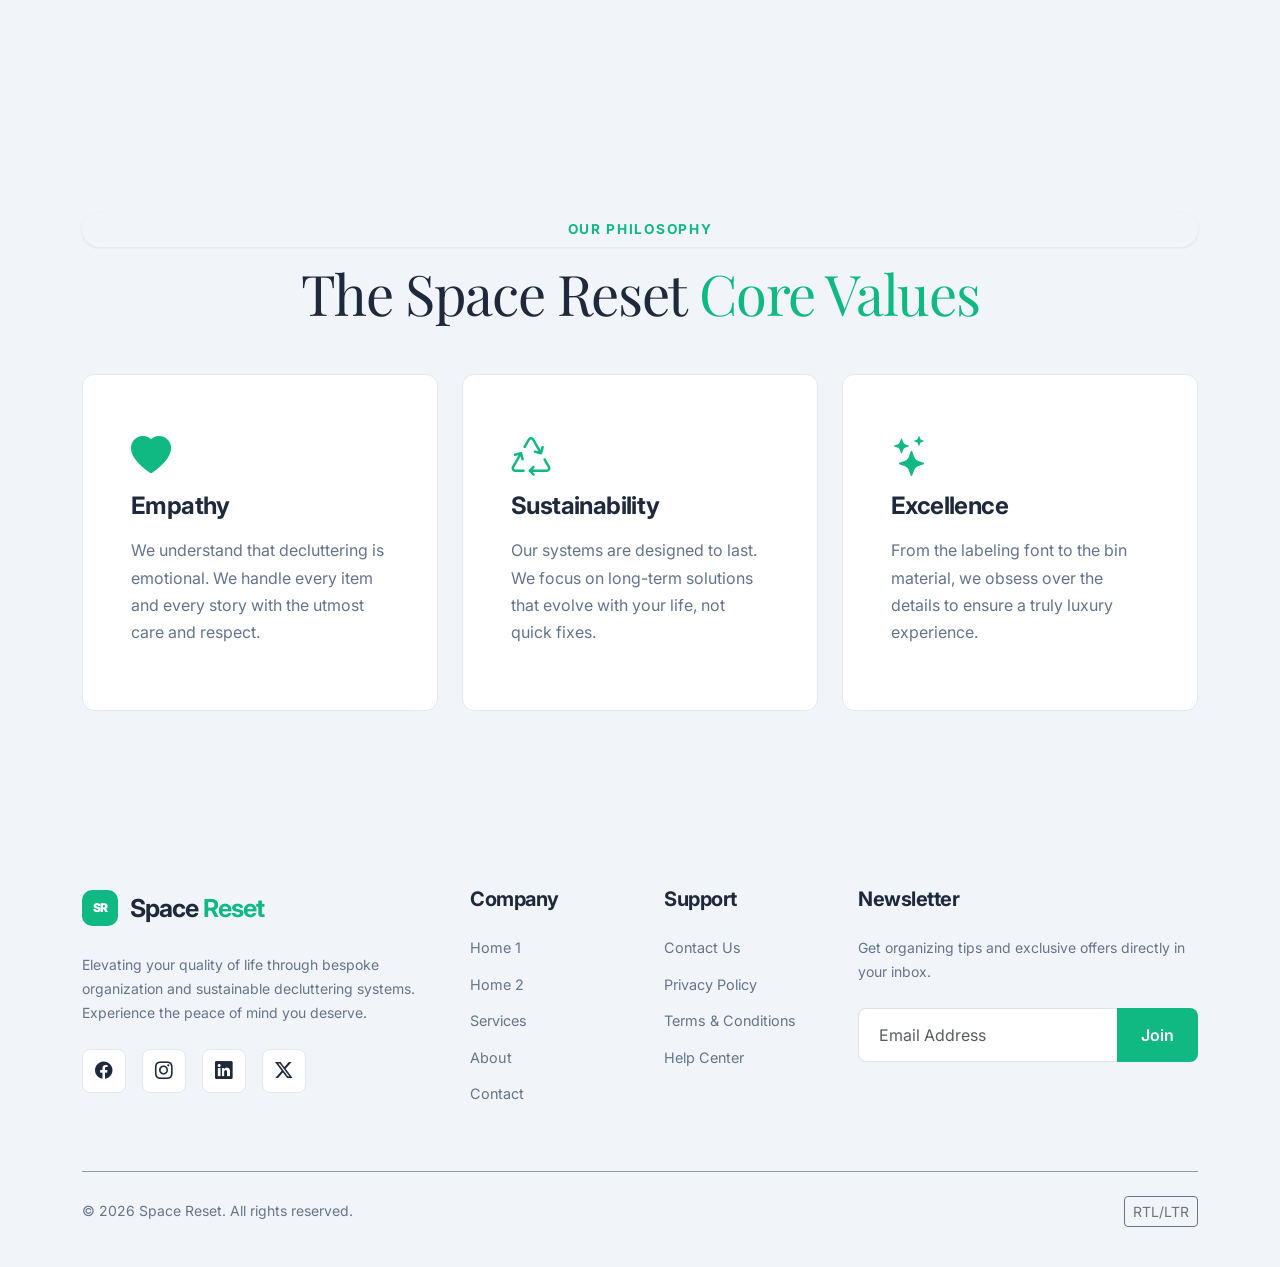
==== commit 86c9b6ed: "Complete Dashboard Redesign, Authentication UI Synchronized, and RTL Responsive Fixes" ====
--- a/about.html
+++ b/about.html
@@ -23,14 +23,14 @@
                 <span class="brand-logo">SR</span><span class="fw-bold">Space <span class="text-accent">Reset</span></span>
             </a>
             
-            <div class="d-flex align-items-center d-lg-none gap-2">
+            <div class="d-flex align-items-center d-lg-none gap-1 order-lg-last">
                 <button class="btn btn-sm rtl-toggle" onclick="toggleRTL()" title="Toggle RTL">
                     <i class="bi bi-translate"></i>
                 </button>
                 <button class="btn btn-sm btn-outline-secondary" id="themeToggleMobile">
                     <i class="bi bi-moon-stars"></i>
                 </button>
-                <button class="navbar-toggler" type="button" data-bs-toggle="offcanvas" data-bs-target="#offcanvasNavbar">
+                <button class="navbar-toggler border-0 ms-1 shadow-none" type="button" data-bs-toggle="offcanvas" data-bs-target="#offcanvasNavbar" aria-controls="offcanvasNavbar">
                     <span class="navbar-toggler-icon"></span>
                 </button>
             </div>
@@ -59,20 +59,26 @@
     </nav>
 
     <!-- Mobile Offcanvas -->
-    <div class="offcanvas offcanvas-start" tabindex="-1" id="offcanvasNavbar">
-        <div class="offcanvas-header">
-            <h5 class="offcanvas-title">Menu</h5>
-            <button type="button" class="btn-close" data-bs-dismiss="offcanvas"></button>
+    <div class="offcanvas offcanvas-start" tabindex="-1" id="offcanvasNavbar" aria-labelledby="offcanvasNavbarLabel">
+        <div class="offcanvas-header border-bottom">
+            <h5 class="offcanvas-title fw-bold" id="offcanvasNavbarLabel">
+                <span class="brand-logo">SR</span> Space Reset
+            </h5>
+            <button type="button" class="btn-close shadow-none" data-bs-dismiss="offcanvas" aria-label="Close"></button>
         </div>
         <div class="offcanvas-body">
-            <ul class="navbar-nav justify-content-end flex-grow-1 pe-3">
-                <li class="nav-item"><a class="nav-link" href="index.html">Home 1</a></li>
-                <li class="nav-item"><a class="nav-link" href="index2.html">Home 2</a></li>
-                <li class="nav-item"><a class="nav-link" href="services.html">Services</a></li>
-                <li class="nav-item"><a class="nav-link active" href="about.html">About</a></li>
-                <li class="nav-item"><a class="nav-link" href="contact.html">Contact</a></li>
-                <li class="nav-item"><a class="nav-link" href="dashboard.html">Dashboard</a></li>
+            <ul class="navbar-nav justify-content-end flex-grow-1">
+                <li class="nav-item mb-2"><a class="nav-link px-3 py-2 rounded" href="index.html">Home 1</a></li>
+                <li class="nav-item mb-2"><a class="nav-link px-3 py-2 rounded" href="index2.html">Home 2</a></li>
+                <li class="nav-item mb-2"><a class="nav-link px-3 py-2 rounded" href="services.html">Services</a></li>
+                <li class="nav-item mb-2"><a class="nav-link px-3 py-2 rounded active" href="about.html">About</a></li>
+                <li class="nav-item mb-2"><a class="nav-link px-3 py-2 rounded" href="contact.html">Contact</a></li>
+                <li class="nav-item mb-2"><a class="nav-link px-3 py-2 rounded" href="dashboard.html">Dashboard</a></li>
             </ul>
+            <div class="mt-4 d-grid gap-2">
+                <a href="login.html" class="btn btn-secondary-brand">Login</a>
+                <a href="signup.html" class="btn btn-primary-brand">Join Now</a>
+            </div>
         </div>
     </div>
 
--- a/assets/css/style.css
+++ b/assets/css/style.css
@@ -22,7 +22,7 @@
     --radius-sm:      8px;
     --radius-md:      12px;
     --radius-lg:      16px;
-    --btn-height:     48px;
+    --btn-height:     54px;
     --icon-size:      40px;
 }
 
@@ -186,6 +186,24 @@
 .offcanvas .btn-close { filter: invert(0.5); }
 [data-theme="dark"] .offcanvas .btn-close { filter: invert(1); }
 
+/* Hamburger Menu Visibility */
+.navbar-toggler-icon {
+    filter: none;
+    transition: var(--transition);
+}
+[data-theme="dark"] .navbar-toggler-icon {
+    filter: invert(1) brightness(2);
+}
+.navbar-toggler {
+    padding: 8px;
+    border-radius: 8px;
+    transition: var(--transition);
+}
+.navbar-toggler:active, .navbar-toggler:focus {
+    box-shadow: none;
+    background-color: rgba(16,185,129,0.1);
+}
+
 /* Dashboard specific */
 [data-theme="dark"] .main-content { background-color: var(--bg-alt); }
 [data-theme="dark"] .navbar-dashboard { background-color: var(--glass-bg) !important; border-color: var(--glass-border); }
@@ -260,6 +278,23 @@
 
 /* ── 5. UTILITY ──────────────────────────────────────────────── */
 .text-accent { color: var(--secondary) !important; }
+
+.section-tag {
+    background-color: var(--bg-alt);
+    color: var(--secondary);
+    font-size: 0.8rem;
+    font-weight: 700;
+    letter-spacing: 2px;
+    padding: 6px 16px;
+    border-radius: 50px;
+    display: inline-block;
+    box-shadow: var(--shadow-sm);
+    text-transform: uppercase;
+}
+[data-theme="dark"] .section-tag {
+    background-color: rgba(52,211,153,0.1);
+    color: var(--secondary);
+}
 .bg-alt { background-color: var(--bg-alt); }
 
 /* ── 6. NAVBAR ───────────────────────────────────────────────── */
@@ -353,15 +388,22 @@
 
 /* ── 7. HERO ─────────────────────────────────────────────────── */
 .hero { padding: 100px 0 80px; margin-top: -1px; }
-.hero h1 { font-size: 4rem; line-height: 1.15; color: #fff; margin-bottom: 24px; }
+.hero h1 { font-size: 5rem; line-height: 1.1; color: #fff; margin-bottom: 32px; font-weight: 800; }
+.hero .lead { font-size: 1.85rem !important; opacity: 0.9; line-height: 1.5; margin-bottom: 48px !important; }
+.hero .section-tag { font-size: 1rem; padding: 12px 24px !important; margin-bottom: 32px !important; }
 
 /* Keep hero buttons uniform in width */
 @media (min-width: 577px) {
     .hero .btn-primary-brand,
     .hero .btn-hero-outline,
-    .hero .btn-secondary-brand {
-        min-width: 260px;
-        margin: 10px;
+    .hero .btn-secondary-brand,
+    .hero .btn-light,
+    .hero .btn-lg {
+        min-width: 320px;
+        height: 72px;
+        margin: 12px;
+        font-size: 1.35rem;
+        border-radius: 12px;
     }
 }
 
@@ -423,7 +465,17 @@
 }
 .card-premium h4, .card-premium h5 { color: var(--text-main); }
 .card-premium p, .card-premium small { color: var(--text-muted); }
-.card-premium:hover { box-shadow: var(--shadow-md); border-color: var(--secondary); }
+.card-premium:hover { 
+    box-shadow: var(--shadow-lg); 
+    border-color: var(--secondary); 
+    transform: translateY(-8px);
+}
+.card-premium:hover img {
+    transform: scale(1.05);
+}
+.card-premium img {
+    transition: transform 0.6s cubic-bezier(0.165, 0.84, 0.44, 1);
+}
 .text-center .btn-primary-brand, .text-center .btn-secondary-brand { margin: 8px; }
 
 /* Icon box */
@@ -451,15 +503,23 @@
 footer .navbar-brand { margin-bottom: 24px; }
 
 .social-links a {
-    width: 40px; height: 40px;
-    background-color: var(--bg-main);
+    width: 44px; height: 44px;
+    background-color: var(--bg-card);
     border: 1px solid var(--glass-border);
-    color: var(--primary);
+    color: var(--text-main);
     border-radius: var(--radius-sm);
     display: flex; align-items: center; justify-content: center;
     transition: var(--transition);
-}
-.social-links a:hover { background-color: var(--secondary); color: #fff; border-color: var(--secondary); }
+    font-size: 1.1rem;
+    text-decoration: none;
+}
+.social-links a:hover { 
+    background-color: var(--secondary); 
+    color: #fff !important; 
+    border-color: var(--secondary); 
+    transform: translateY(-3px);
+    box-shadow: 0 4px 12px rgba(16,185,129,0.2);
+}
 
 /* ── 11. DASHBOARD ───────────────────────────────────────────── */
 .sidebar {
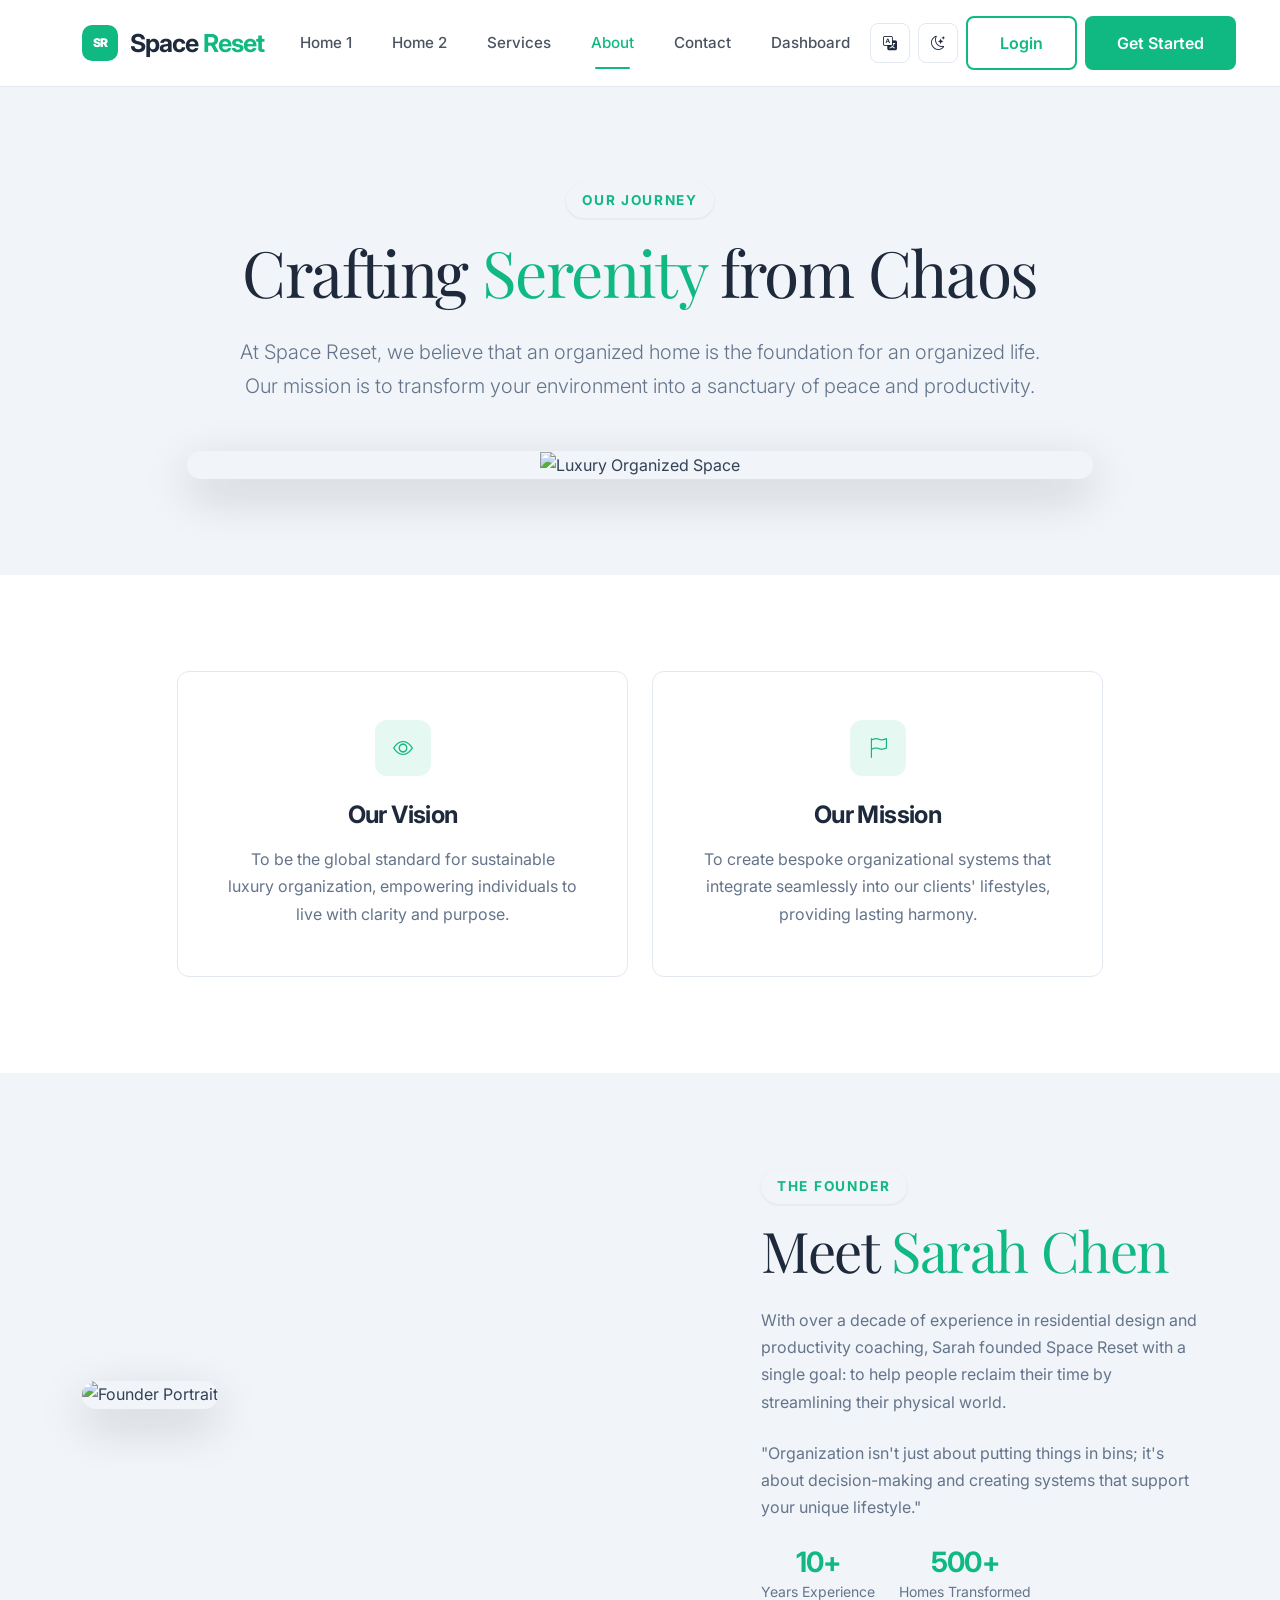
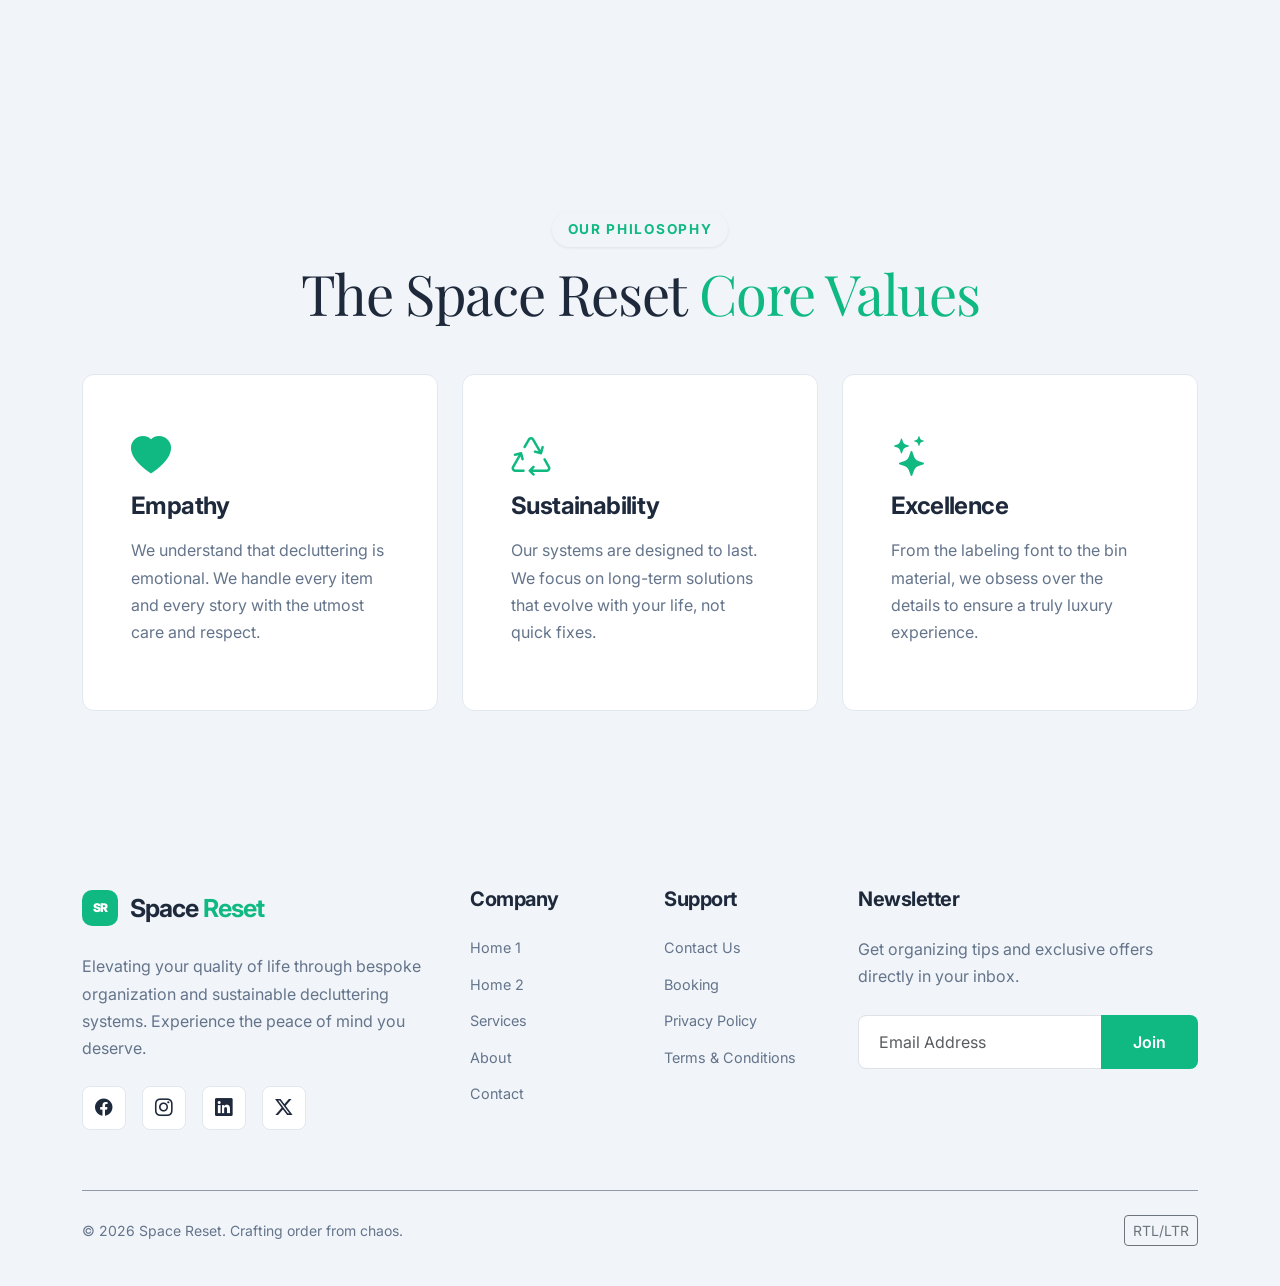
==== commit 2400b6b5: "Synchronize footer across all main site pages (Home 1, Home 2, About, Contact, Services) for consist" ====
--- a/about.html
+++ b/about.html
@@ -185,10 +185,12 @@
         <div class="container">
             <div class="row g-5">
                 <div class="col-lg-4 col-md-6">
-                    <a class="navbar-brand mb-4 d-inline-block" href="#">
-                        <span class="brand-logo">SR</span><span class="fw-bold">Space <span class="text-accent">Reset</span></span>
+                    <a class="navbar-brand mb-4 d-inline-flex" href="index.html">
+                        <span class="brand-logo">SR</span><span class="fw-bold">Space <span
+                                class="text-accent">Reset</span></span>
                     </a>
-                    <p class="text-muted small">Elevating your quality of life through bespoke organization and sustainable decluttering systems. Experience the peace of mind you deserve.</p>
+                    <p class="text-muted">Elevating your quality of life through bespoke organization and sustainable
+                        decluttering systems. Experience the peace of mind you deserve.</p>
                     <div class="social-links d-flex gap-3 mt-4">
                         <a href="#"><i class="bi bi-facebook"></i></a>
                         <a href="#"><i class="bi bi-instagram"></i></a>
@@ -209,19 +211,21 @@
                 <div class="col-lg-2 col-md-3 col-6">
                     <h5 class="fw-bold mb-4">Support</h5>
                     <ul class="list-unstyled">
-                        <li><a href="index.html#contact">Contact Us</a></li>
+                        <li><a href="contact.html">Contact Us</a></li>
+                        <li><a href="dashboard.html">Booking</a></li>
                         <li><a href="#">Privacy Policy</a></li>
                         <li><a href="#">Terms & Conditions</a></li>
-                        <li><a href="#">Help Center</a></li>
                     </ul>
                 </div>
                 <div class="col-lg-4 col-md-6">
                     <h5 class="fw-bold mb-4">Newsletter</h5>
-                    <p class="text-muted small mb-4">Get organizing tips and exclusive offers directly in your inbox.</p>
+                    <p class="text-muted mb-4">Get organizing tips and exclusive offers directly in your inbox.</p>
                     <form id="newsletterForm">
                         <div class="input-group">
-                            <input type="email" class="form-control" placeholder="Email Address" required style="border-radius: 8px 0 0 8px; padding: 12px 20px;">
-                            <button class="btn btn-primary-brand" type="submit" style="border-radius: 0 8px 8px 0;">Join</button>
+                            <input type="email" class="form-control" placeholder="Email Address" required
+                                style="border-radius: 8px 0 0 8px; padding: 12px 20px;">
+                            <button class="btn btn-primary-brand" type="submit"
+                                style="border-radius: 0 8px 8px 0;">Join</button>
                         </div>
                     </form>
                 </div>
@@ -229,11 +233,11 @@
             <hr class="mt-5 mb-4 opacity-50">
             <div class="row align-items-center">
                 <div class="col-md-6">
-                    <p class="text-muted small mb-0">© 2026 Space Reset. All rights reserved.</p>
+                    <p class="text-muted small mb-md-0">© 2026 Space Reset. Crafting order from chaos.</p>
                 </div>
                 <div class="col-md-6 text-md-end">
                     <div class="d-flex justify-content-md-end align-items-center gap-3">
-                         <button class="btn btn-sm btn-outline-secondary" onclick="toggleRTL()">RTL/LTR</button>
+                        <button class="btn btn-sm btn-outline-secondary" onclick="toggleRTL()">RTL/LTR</button>
                     </div>
                 </div>
             </div>
--- a/assets/css/style.css
+++ b/assets/css/style.css
@@ -229,7 +229,7 @@
     color: #fff !important;
     border: none;
     height: var(--btn-height);
-    padding: 0 24px;
+    padding: 0 32px;
     border-radius: var(--radius-sm);
     transition: var(--transition);
     font-weight: 600;
@@ -245,7 +245,7 @@
     color: var(--secondary) !important;
     border: 2px solid var(--secondary);
     height: var(--btn-height);
-    padding: 0 24px;
+    padding: 0 32px;
     border-radius: var(--radius-sm);
     transition: var(--transition);
     font-weight: 600;
@@ -261,7 +261,7 @@
     color: #fff !important;
     border: 2px solid #fff;
     height: var(--btn-height);
-    padding: 0 40px;
+    padding: 0 32px;
     border-radius: var(--radius-sm);
     transition: var(--transition);
     font-weight: 600;
@@ -399,11 +399,27 @@
     .hero .btn-secondary-brand,
     .hero .btn-light,
     .hero .btn-lg {
-        min-width: 320px;
-        height: 72px;
-        margin: 12px;
-        font-size: 1.35rem;
-        border-radius: 12px;
+        width: 340px !important;
+        min-width: 340px !important;
+        max-width: 340px !important;
+        height: 72px !important;
+        min-height: 72px !important;
+        max-height: 72px !important;
+        margin: 10px !important;
+        font-size: 1.2rem !important;
+        border-radius: 14px !important;
+        padding: 0 !important;
+        display: inline-flex !important;
+        align-items: center;
+        justify-content: center;
+        white-space: nowrap;
+        text-align: center;
+        flex: 0 0 auto !important;
+        line-height: 1 !important;
+        border: 2px solid transparent !important;
+    }
+    .hero .btn-hero-outline {
+        border: 2px solid #fff !important;
     }
 }
 
@@ -445,7 +461,7 @@
     letter-spacing: 0.125em;
     text-transform: uppercase;
     font-size: 0.85rem;
-    display: block;
+    display: inline-block;
     margin-bottom: 12px;
 }
 
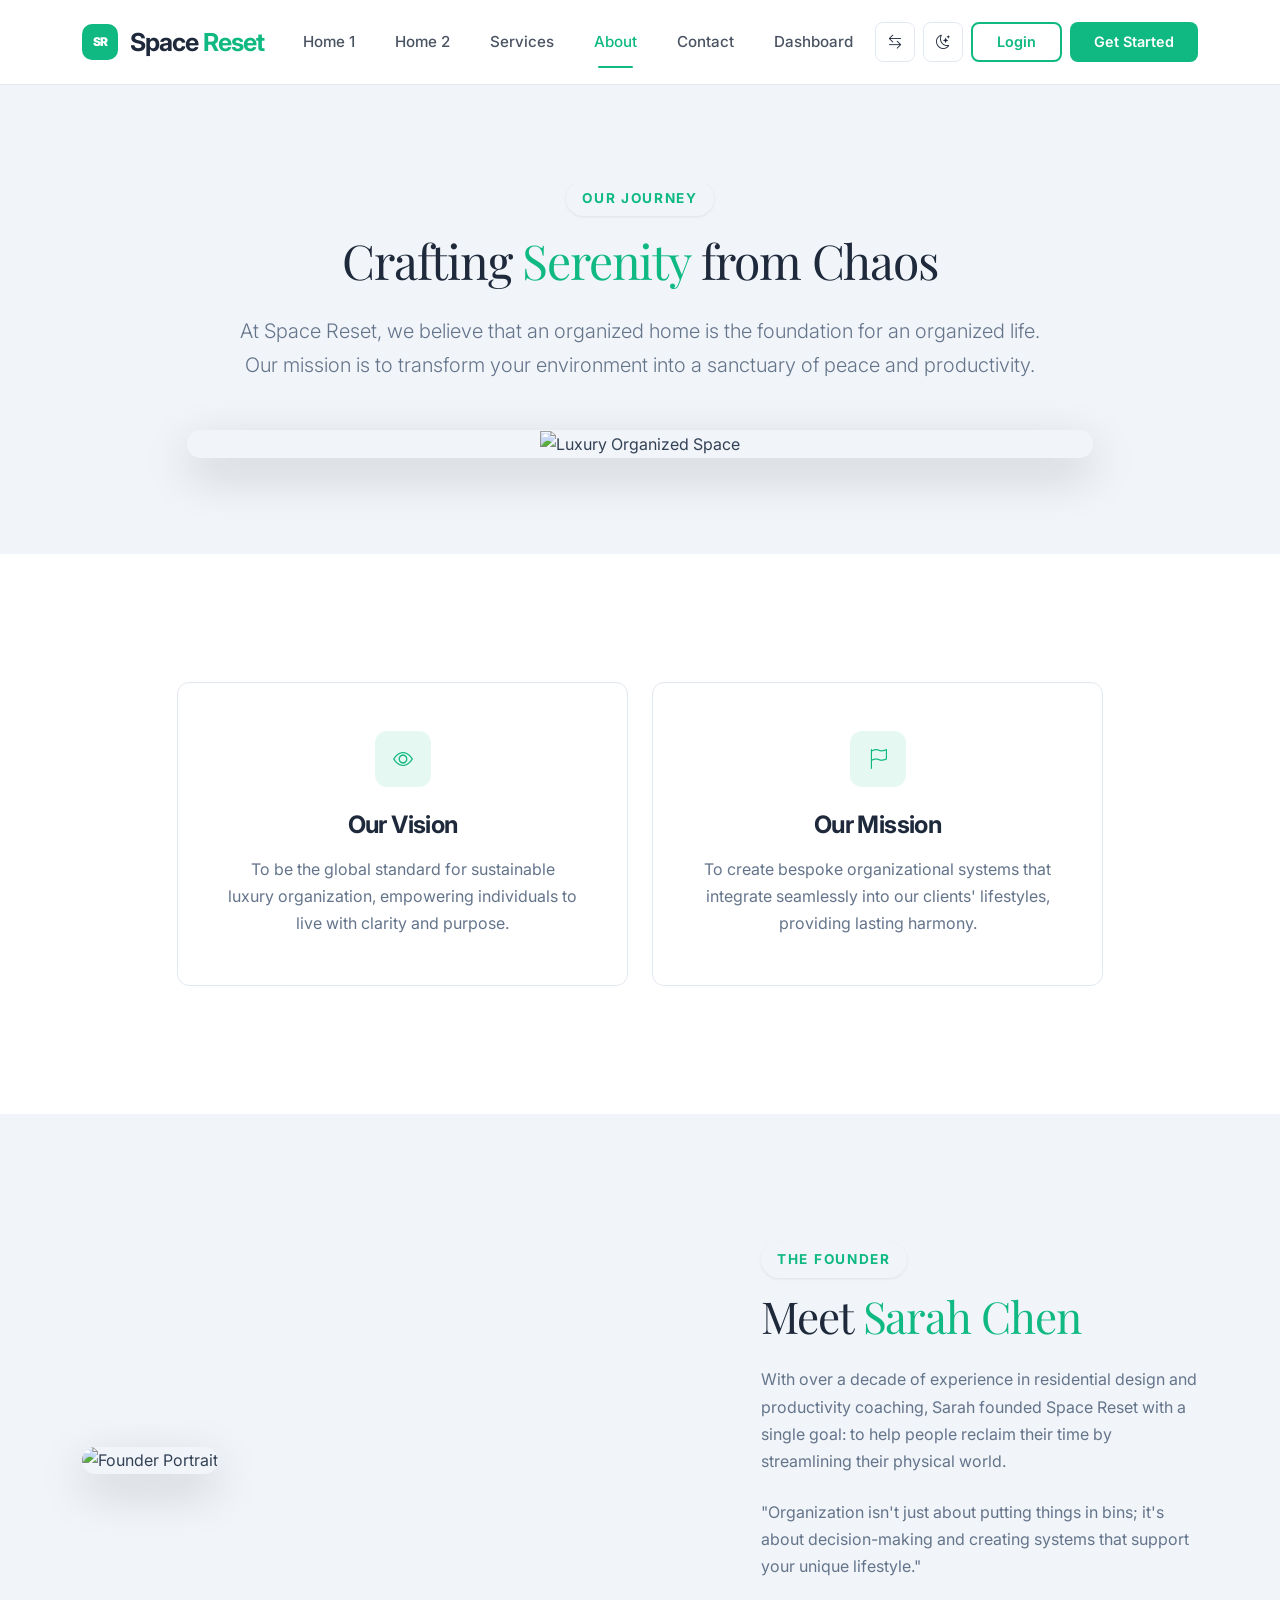
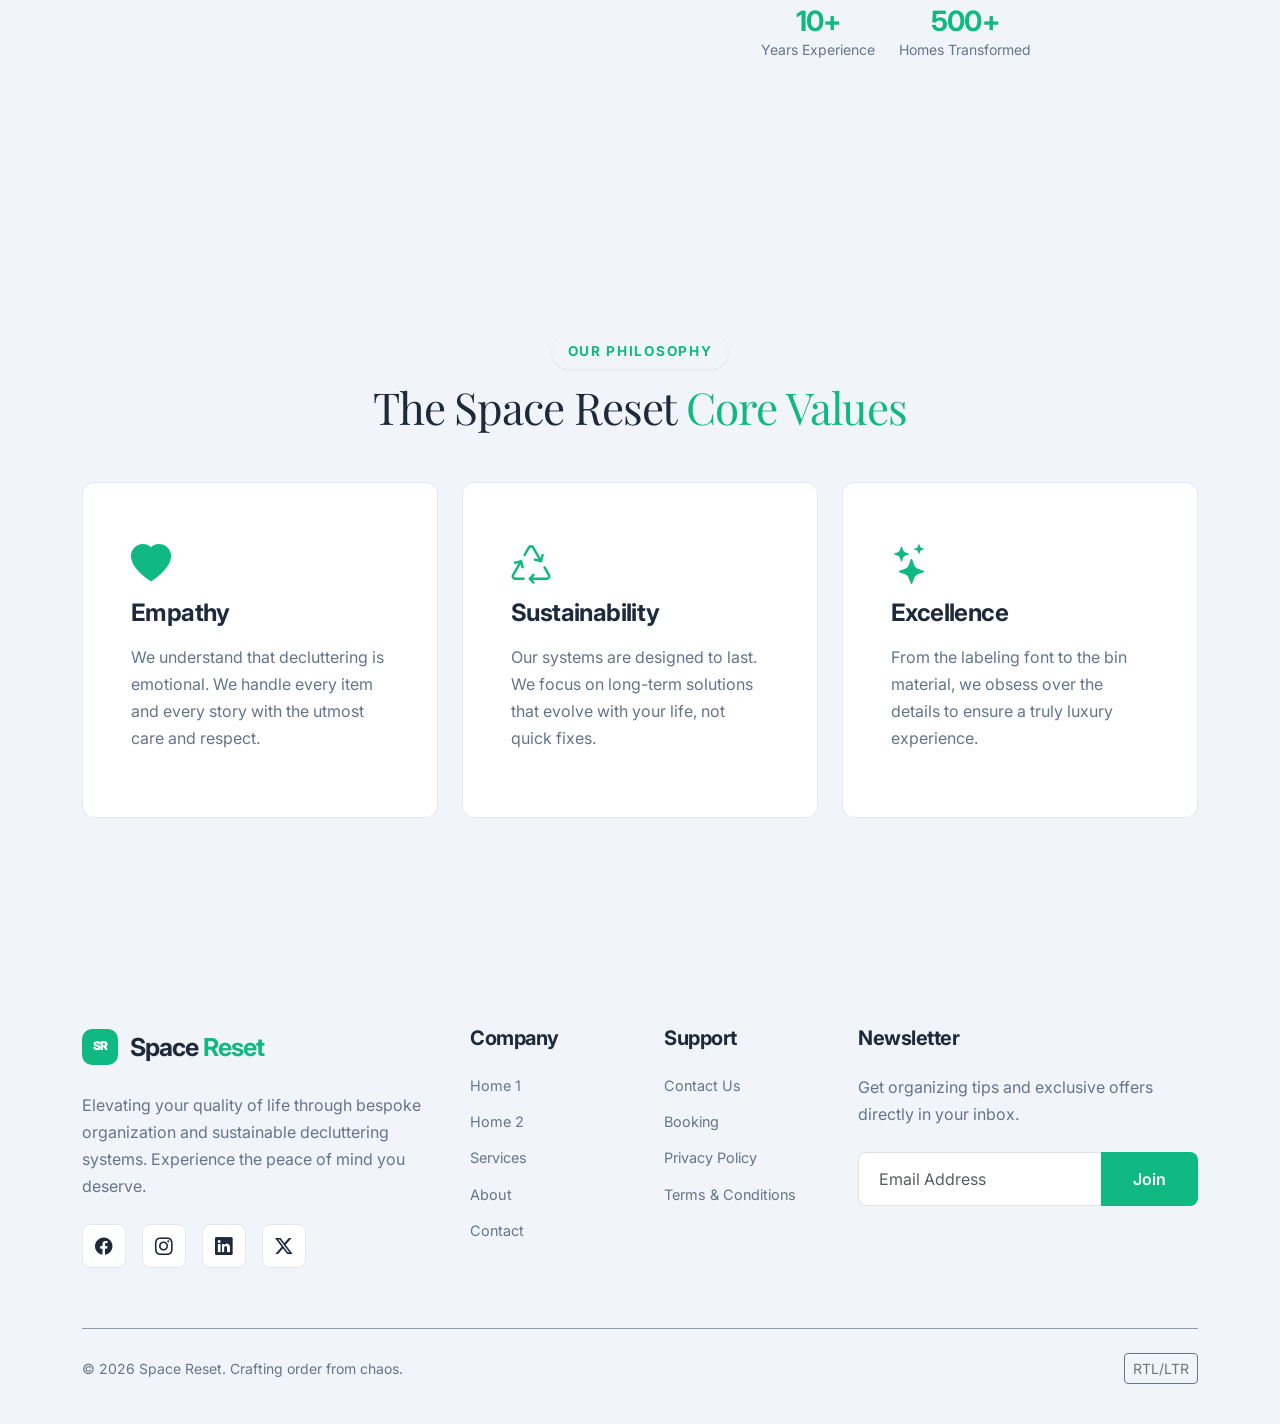
==== commit d41c8717: "Add files via upload upd" ====
--- a/about.html
+++ b/about.html
@@ -17,15 +17,15 @@
 <body>
 
     <!-- Header -->
-    <nav class="navbar navbar-expand-lg sticky-top">
+    <nav class="navbar navbar-expand-xl sticky-top">
         <div class="container">
             <a class="navbar-brand" href="index.html">
                 <span class="brand-logo">SR</span><span class="fw-bold">Space <span class="text-accent">Reset</span></span>
             </a>
             
-            <div class="d-flex align-items-center d-lg-none gap-1 order-lg-last">
+            <div class="d-flex align-items-center d-xl-none gap-1 order-lg-last">
                 <button class="btn btn-sm rtl-toggle" onclick="toggleRTL()" title="Toggle RTL">
-                    <i class="bi bi-translate"></i>
+                    <i class="bi bi-arrow-left-right"></i>
                 </button>
                 <button class="btn btn-sm btn-outline-secondary" id="themeToggleMobile">
                     <i class="bi bi-moon-stars"></i>
@@ -36,7 +36,7 @@
             </div>
 
             <div class="collapse navbar-collapse" id="navbarNav">
-                <ul class="navbar-nav mx-auto">
+                <ul class="navbar-nav ms-auto">
                     <li class="nav-item"><a class="nav-link" href="index.html">Home 1</a></li>
                     <li class="nav-item"><a class="nav-link" href="index2.html">Home 2</a></li>
                     <li class="nav-item"><a class="nav-link" href="services.html">Services</a></li>
@@ -46,7 +46,7 @@
                 </ul>
                 <div class="d-flex align-items-center gap-2">
                     <button class="btn btn-sm rtl-toggle" onclick="toggleRTL()" title="Toggle RTL">
-                        <i class="bi bi-translate"></i>
+                        <i class="bi bi-arrow-left-right"></i>
                     </button>
                     <button class="btn btn-sm" id="themeToggle" title="Toggle Theme">
                         <i class="bi bi-moon-stars"></i>
@@ -99,7 +99,7 @@
     </section>
 
     <!-- Vision & Mission Section -->
-    <section class="py-5">
+    <section class="section-padding">
         <div class="container py-5">
             <div class="row g-4 justify-content-center">
                 <div class="col-md-5 reveal">
@@ -121,7 +121,7 @@
     </section>
 
     <!-- Founder Section -->
-    <section class="py-5 bg-alt">
+    <section class="section-padding bg-alt">
         <div class="container py-5">
             <div class="row align-items-center g-5">
                 <div class="col-lg-5 order-lg-2 reveal text-center text-lg-start">
@@ -148,7 +148,7 @@
     </section>
 
     <!-- Values Section -->
-    <section class="py-5 bg-alt">
+    <section class="section-padding bg-alt">
         <div class="container py-5">
             <div class="text-center mb-5 reveal">
                 <span class="section-tag">OUR PHILOSOPHY</span>
--- a/assets/css/style.css
+++ b/assets/css/style.css
@@ -60,8 +60,15 @@
     color: var(--text-main);
     font-weight: 700;
     letter-spacing: -0.025em;
-    line-height: 1.25;
-}
+    line-height: 1.2;
+}
+
+.display-1 { font-size: clamp(2.5rem, 6vw, 3.5rem) !important; font-weight: 800; line-height: 1.1; }
+.display-2 { font-size: clamp(2.25rem, 5vw, 3.25rem) !important; }
+.display-3 { font-size: clamp(2rem, 4.5vw, 3rem) !important; }
+.display-4 { font-size: clamp(1.85rem, 4vw, 2.75rem) !important; }
+.display-5 { font-size: clamp(1.6rem, 3.5vw, 2.25rem) !important; }
+.display-6 { font-size: clamp(1.4rem, 3vw, 1.85rem) !important; }
 
 p { color: var(--text-body); }
 
@@ -186,22 +193,45 @@
 .offcanvas .btn-close { filter: invert(0.5); }
 [data-theme="dark"] .offcanvas .btn-close { filter: invert(1); }
 
-/* Hamburger Menu Visibility */
+/* Hamburger Menu Visibility & Contrast */
+.navbar-toggler {
+    padding: 10px;
+    border-radius: 12px;
+    transition: var(--transition);
+    border: 1px solid var(--glass-border);
+    background-color: var(--bg-card); /* Use card background for consistency */
+    box-shadow: var(--shadow-sm);
+}
+[data-theme="dark"] .navbar-toggler {
+    border-color: rgba(255,255,255,0.1);
+    background-color: rgba(255,255,255,0.05);
+}
+
 .navbar-toggler-icon {
-    filter: none;
-    transition: var(--transition);
-}
+    /* High contrast green for light mode */
+    filter: invert(53%) sepia(76%) saturate(452%) hue-rotate(113deg) brightness(92%) contrast(88%);
+    transition: var(--transition);
+    width: 1.5em;
+    height: 1.5em;
+}
+
+/* Force pure white for dark mode */
 [data-theme="dark"] .navbar-toggler-icon {
-    filter: invert(1) brightness(2);
-}
-.navbar-toggler {
-    padding: 8px;
-    border-radius: 8px;
-    transition: var(--transition);
-}
+    filter: invert(1) brightness(200) !important;
+}
+
+/* Ensure visibility when navbar-dark is used on dark heroes in light mode (e.g. index.html) */
+.navbar-dark .navbar-toggler-icon {
+    filter: invert(1) brightness(200) !important;
+}
+
 .navbar-toggler:active, .navbar-toggler:focus {
-    box-shadow: none;
-    background-color: rgba(16,185,129,0.1);
+    box-shadow: 0 0 0 3px rgba(16,185,129,0.25);
+    background-color: rgba(16,185,129,0.1) !important;
+}
+
+.navbar-toggler:hover {
+    background-color: rgba(16,185,129,0.08);
 }
 
 /* Dashboard specific */
@@ -314,13 +344,18 @@
     display: flex;
     align-items: center;
 }
-@media (min-width: 992px) {
+@media (max-width: 400px) {
+    .navbar .container {
+        flex-wrap: nowrap !important;
+    }
+}
+@media (min-width: 1200px) {
     .navbar-collapse .d-flex {
         margin-left: auto;
     }
-    .navbar .navbar-nav {
+    /* .navbar .navbar-nav {
         margin: 0 auto;
-    }
+    } */
 }
 .navbar + section { margin-top: 0; }
 
@@ -334,6 +369,22 @@
     letter-spacing: -0.04em !important;
     text-decoration: none !important;
     white-space: nowrap;
+}
+
+@media (max-width: 400px) {
+    .navbar-brand {
+        font-size: 1.25rem !important;
+        gap: 8px !important;
+    }
+}
+
+@media (max-width: 400px) {
+    .navbar-brand .brand-logo {
+        width: 30px !important;
+        height: 30px !important;
+        font-size: 0.65rem !important;
+        margin-right: 6px !important;
+    }
 }
 
 [data-theme="dark"] .navbar-brand { color: var(--text-main) !important; }
@@ -384,13 +435,23 @@
     transition: var(--transition);
     padding: 0;
 }
+
+/* Navbar & Offcanvas specific text buttons - minimized size */
+.navbar .btn-primary-brand,
+.navbar .btn-secondary-brand,
+.offcanvas-body .btn-primary-brand,
+.offcanvas-body .btn-secondary-brand {
+    height: var(--icon-size) !important;
+    padding: 0 24px !important;
+    font-size: 0.9rem !important;
+}
+
 #themeToggle:hover, #themeToggleMobile:hover, .rtl-toggle:hover { background-color: var(--bg-alt); color: var(--secondary); }
 
-/* ── 7. HERO ─────────────────────────────────────────────────── */
-.hero { padding: 100px 0 80px; margin-top: -1px; }
-.hero h1 { font-size: 5rem; line-height: 1.1; color: #fff; margin-bottom: 32px; font-weight: 800; }
-.hero .lead { font-size: 1.85rem !important; opacity: 0.9; line-height: 1.5; margin-bottom: 48px !important; }
-.hero .section-tag { font-size: 1rem; padding: 12px 24px !important; margin-bottom: 32px !important; }
+.hero { padding: 80px 0 60px; margin-top: -1px; }
+.hero h1 { font-size: clamp(2.5rem, 7vw, 3.5rem); line-height: 1.1; color: #fff; margin-bottom: 24px; font-weight: 800; }
+.hero .lead { font-size: clamp(1.1rem, 2.5vw, 1.25rem) !important; opacity: 0.9; line-height: 1.6; margin-bottom: 40px !important; }
+.hero .section-tag { font-size: 0.9rem; padding: 10px 20px !important; margin-bottom: 24px !important; }
 
 /* Keep hero buttons uniform in width */
 @media (min-width: 577px) {
@@ -423,29 +484,32 @@
     }
 }
 
-@media (max-width: 991px) {
-    .hero h1 { font-size: 2.75rem; }
-    .hero { text-align: center; }
+@media (max-width: 1199px) {
+    .hero { text-align: center; padding: 40px 0; }
     .hero .d-flex { justify-content: center !important; }
+    .section-padding { padding: 60px 0 !important; }
 }
 
 @media (max-width: 576px) {
     .hero .d-flex.flex-wrap {
         flex-direction: column !important;
-        gap: 15px !important;
+        gap: 12px !important;
         align-items: center;
         width: 100%;
-        max-width: 320px;
+        max-width: 330px;
         margin-left: auto;
         margin-right: auto;
     }
     .hero .btn-primary-brand, 
     .hero .btn-hero-outline,
-    .hero .btn-secondary-brand {
+    .hero .btn-secondary-brand,
+    .hero .btn-lg {
         display: flex !important;
-        width: 100%;
-        min-width: 280px;
-        max-width: 100%;
+        width: 100% !important;
+        min-width: 300px !important;
+        max-width: 100% !important;
+        height: 60px !important;
+        margin-bottom: 0px !important;
         margin: 0 !important;
         padding-left: 0 !important;
         padding-right: 0 !important;
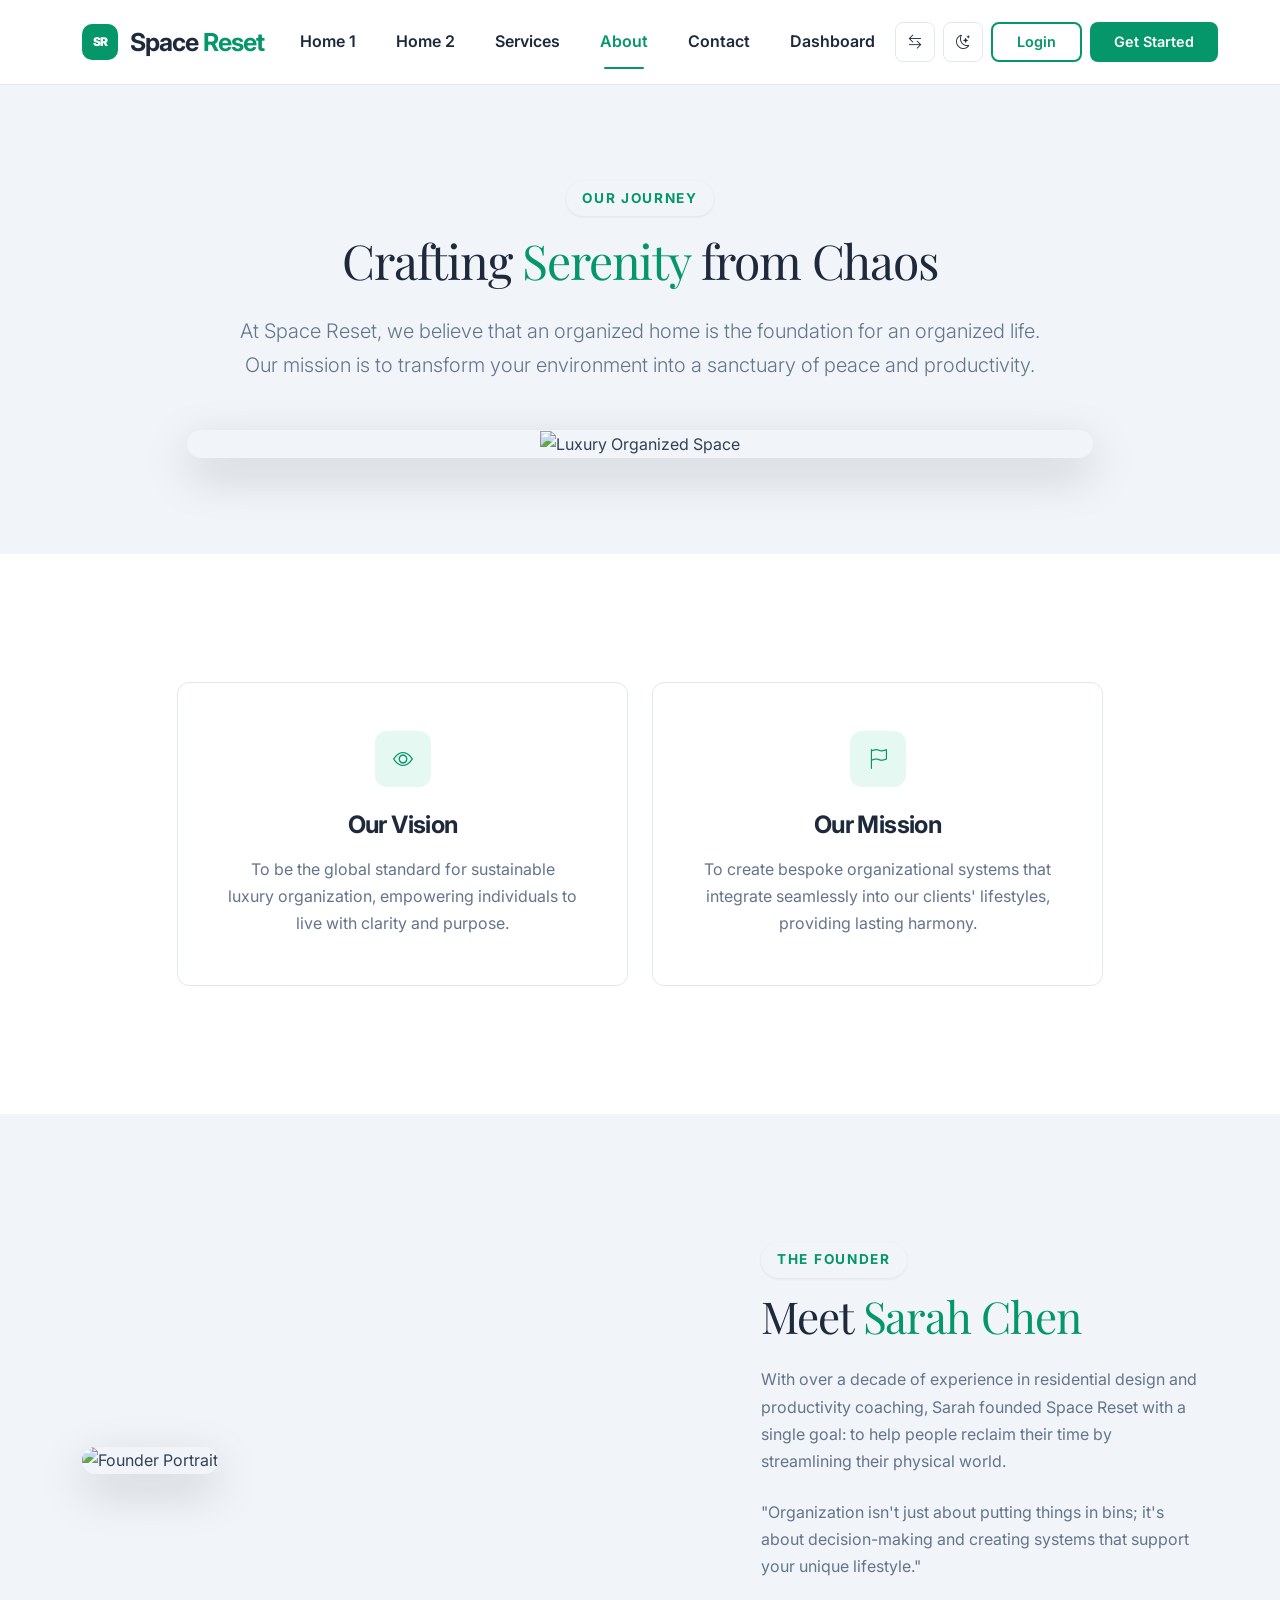
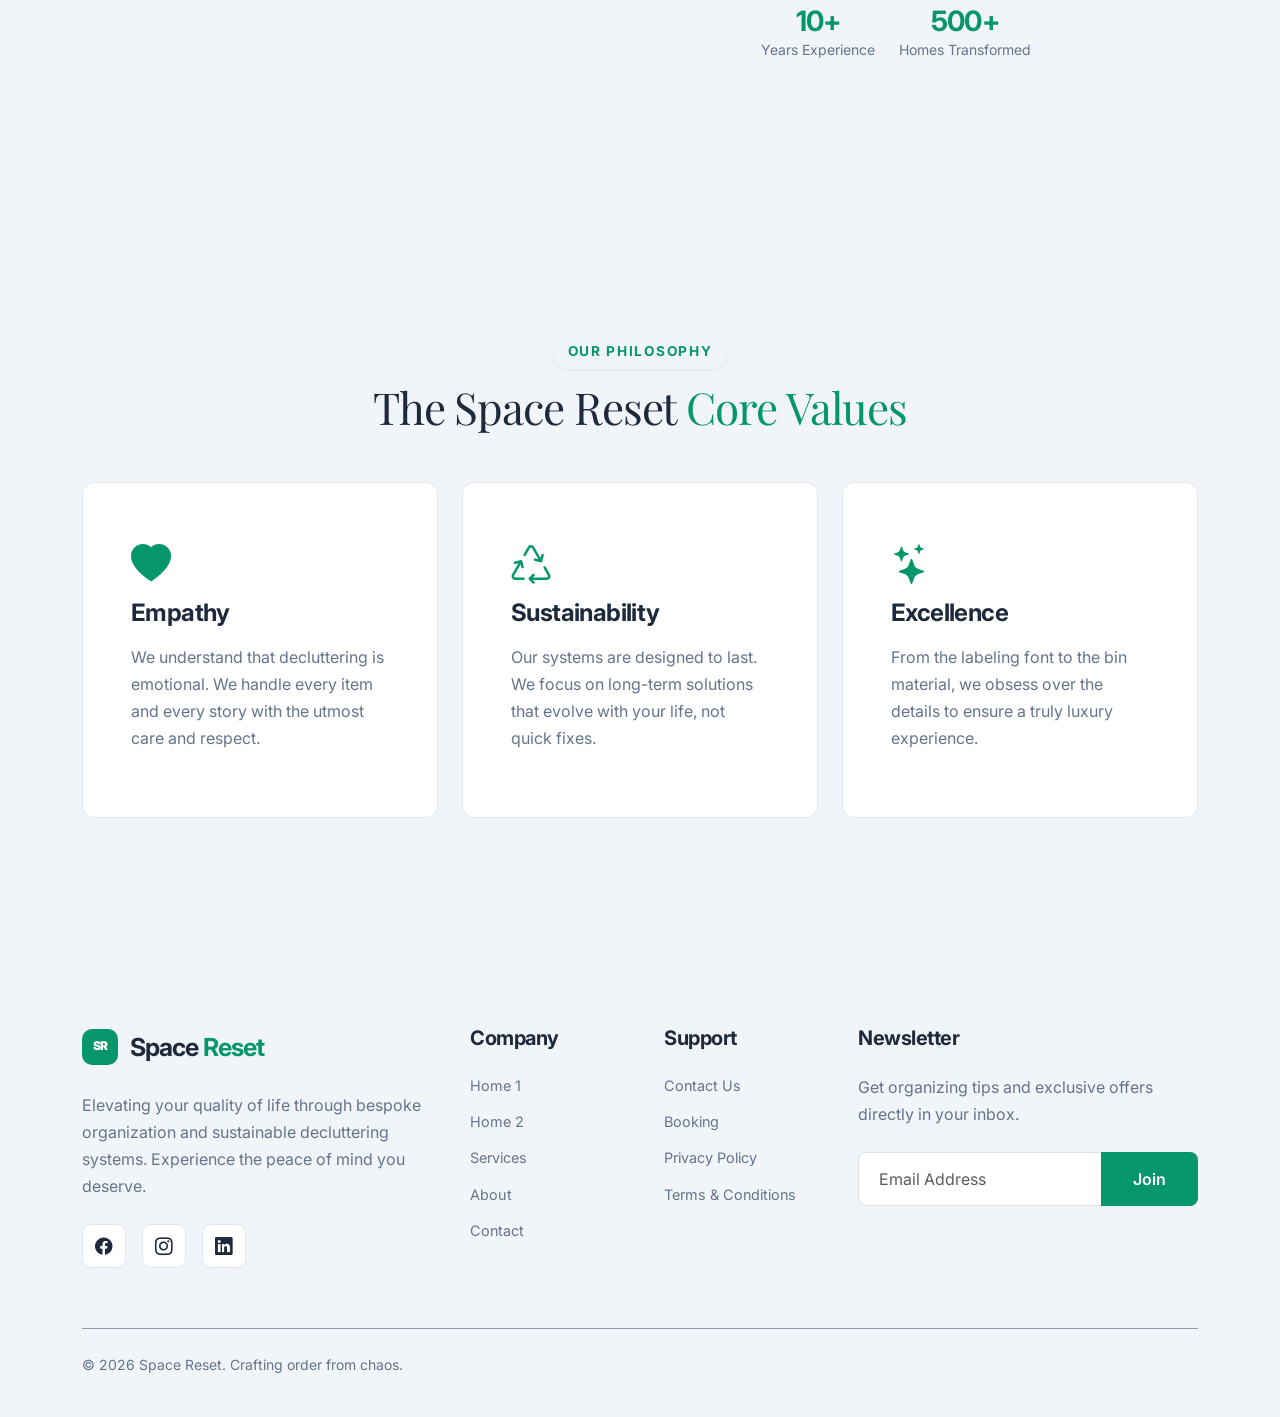
==== commit 72c5fcd0: "Add files via upload upd323" ====
--- a/about.html
+++ b/about.html
@@ -30,7 +30,7 @@
                 <button class="btn btn-sm btn-outline-secondary" id="themeToggleMobile">
                     <i class="bi bi-moon-stars"></i>
                 </button>
-                <button class="navbar-toggler border-0 ms-1 shadow-none" type="button" data-bs-toggle="offcanvas" data-bs-target="#offcanvasNavbar" aria-controls="offcanvasNavbar">
+                <button class="navbar-toggler ms-1" type="button" data-bs-toggle="offcanvas" data-bs-target="#offcanvasNavbar" aria-controls="offcanvasNavbar">
                     <span class="navbar-toggler-icon"></span>
                 </button>
             </div>
@@ -195,7 +195,6 @@
                         <a href="#"><i class="bi bi-facebook"></i></a>
                         <a href="#"><i class="bi bi-instagram"></i></a>
                         <a href="#"><i class="bi bi-linkedin"></i></a>
-                        <a href="#"><i class="bi bi-twitter-x"></i></a>
                     </div>
                 </div>
                 <div class="col-lg-2 col-md-3 col-6">
@@ -237,7 +236,6 @@
                 </div>
                 <div class="col-md-6 text-md-end">
                     <div class="d-flex justify-content-md-end align-items-center gap-3">
-                        <button class="btn btn-sm btn-outline-secondary" onclick="toggleRTL()">RTL/LTR</button>
                     </div>
                 </div>
             </div>
--- a/assets/css/style.css
+++ b/assets/css/style.css
@@ -5,8 +5,8 @@
 /* ── 1. CSS VARIABLES ──────────────────────────────────────── */
 :root {
     --primary:        #1e293b;
-    --secondary:      #10b981;
-    --secondary-hover:#059669;
+    --secondary:      #059669;
+    --secondary-hover:#047857;
     --text-main:      #1e293b;
     --text-body:      #334155;
     --text-muted:     #64748b;
@@ -80,7 +80,7 @@
 
 /* ── 3. DARK MODE OVERRIDES ──────────────────────────────────── */
 /* Navbar */
-[data-theme="dark"] .navbar-toggler { filter:invert(1); border-color:rgba(255,255,255,0.4); }
+[data-theme="dark"] .navbar-toggler { border-color:rgba(255,255,255,0.4); }
 
 /* Cards */
 [data-theme="dark"] .card-premium { background-color: var(--bg-card); border-color: var(--glass-border); }
@@ -203,26 +203,22 @@
     box-shadow: var(--shadow-sm);
 }
 [data-theme="dark"] .navbar-toggler {
-    border-color: rgba(255,255,255,0.1);
-    background-color: rgba(255,255,255,0.05);
-}
-
+    border-color: rgba(255,255,255,0.3);
+    background-color: rgba(255,255,255,0.12);
+}
+
+/* Standard icon behavior - will be overridden by data-theme specific filters below */
 .navbar-toggler-icon {
-    /* High contrast green for light mode */
-    filter: invert(53%) sepia(76%) saturate(452%) hue-rotate(113deg) brightness(92%) contrast(88%);
+    filter: invert(48%) sepia(91%) saturate(543%) hue-rotate(113deg) brightness(96%) contrast(92%);
     transition: var(--transition);
     width: 1.5em;
     height: 1.5em;
 }
 
-/* Force pure white for dark mode */
-[data-theme="dark"] .navbar-toggler-icon {
-    filter: invert(1) brightness(200) !important;
-}
-
-/* Ensure visibility when navbar-dark is used on dark heroes in light mode (e.g. index.html) */
-.navbar-dark .navbar-toggler-icon {
-    filter: invert(1) brightness(200) !important;
+/* Force pure white for dark mode or when navbar-dark is explicitly used on dark elements */
+[data-theme="dark"] .navbar-toggler-icon,
+.navbar-dark:not([data-theme="light"]) .navbar-toggler-icon {
+    filter: brightness(0) invert(1) !important;
 }
 
 .navbar-toggler:active, .navbar-toggler:focus {
@@ -243,6 +239,7 @@
 [data-theme="dark"] .dropdown-item { color: var(--text-body); }
 [data-theme="dark"] .dropdown-item:hover { background-color: var(--bg-alt); color: var(--text-main); }
 [data-theme="dark"] .btn-light { background-color: var(--bg-alt); color: var(--text-main); border-color: var(--glass-border); }
+[data-theme="dark"] .btn-light:hover { background-color: var(--secondary); color: #fff !important; border-color: var(--secondary); transform: translateY(-2px); box-shadow: var(--shadow-md); }
 
 /* Icon-box */
 [data-theme="dark"] .icon-box { background-color: rgba(52,211,153,0.12); color: var(--secondary); }
@@ -308,6 +305,8 @@
 
 /* ── 5. UTILITY ──────────────────────────────────────────────── */
 .text-accent { color: var(--secondary) !important; }
+.bg-accent { background-color: var(--secondary) !important; color: #ffffff !important; }
+.bg-accent h1, .bg-accent h2, .bg-accent h3, .bg-accent h4, .bg-accent h5, .bg-accent p, .bg-accent .lead { color: #ffffff !important; }
 
 .section-tag {
     background-color: var(--bg-alt);
@@ -407,12 +406,13 @@
 
 .nav-link {
     color: var(--text-main) !important;
-    font-weight: 500;
+    font-weight: 600;
     margin: 0 12px;
     position: relative;
-    opacity: 0.8;
-    font-size: 0.95rem;
+    opacity: 1;
+    font-size: 1rem;
     white-space: nowrap;
+    transition: var(--transition);
 }
 .nav-link:hover, .nav-link.active { opacity: 1; color: var(--secondary) !important; }
 .nav-link.active::after {
